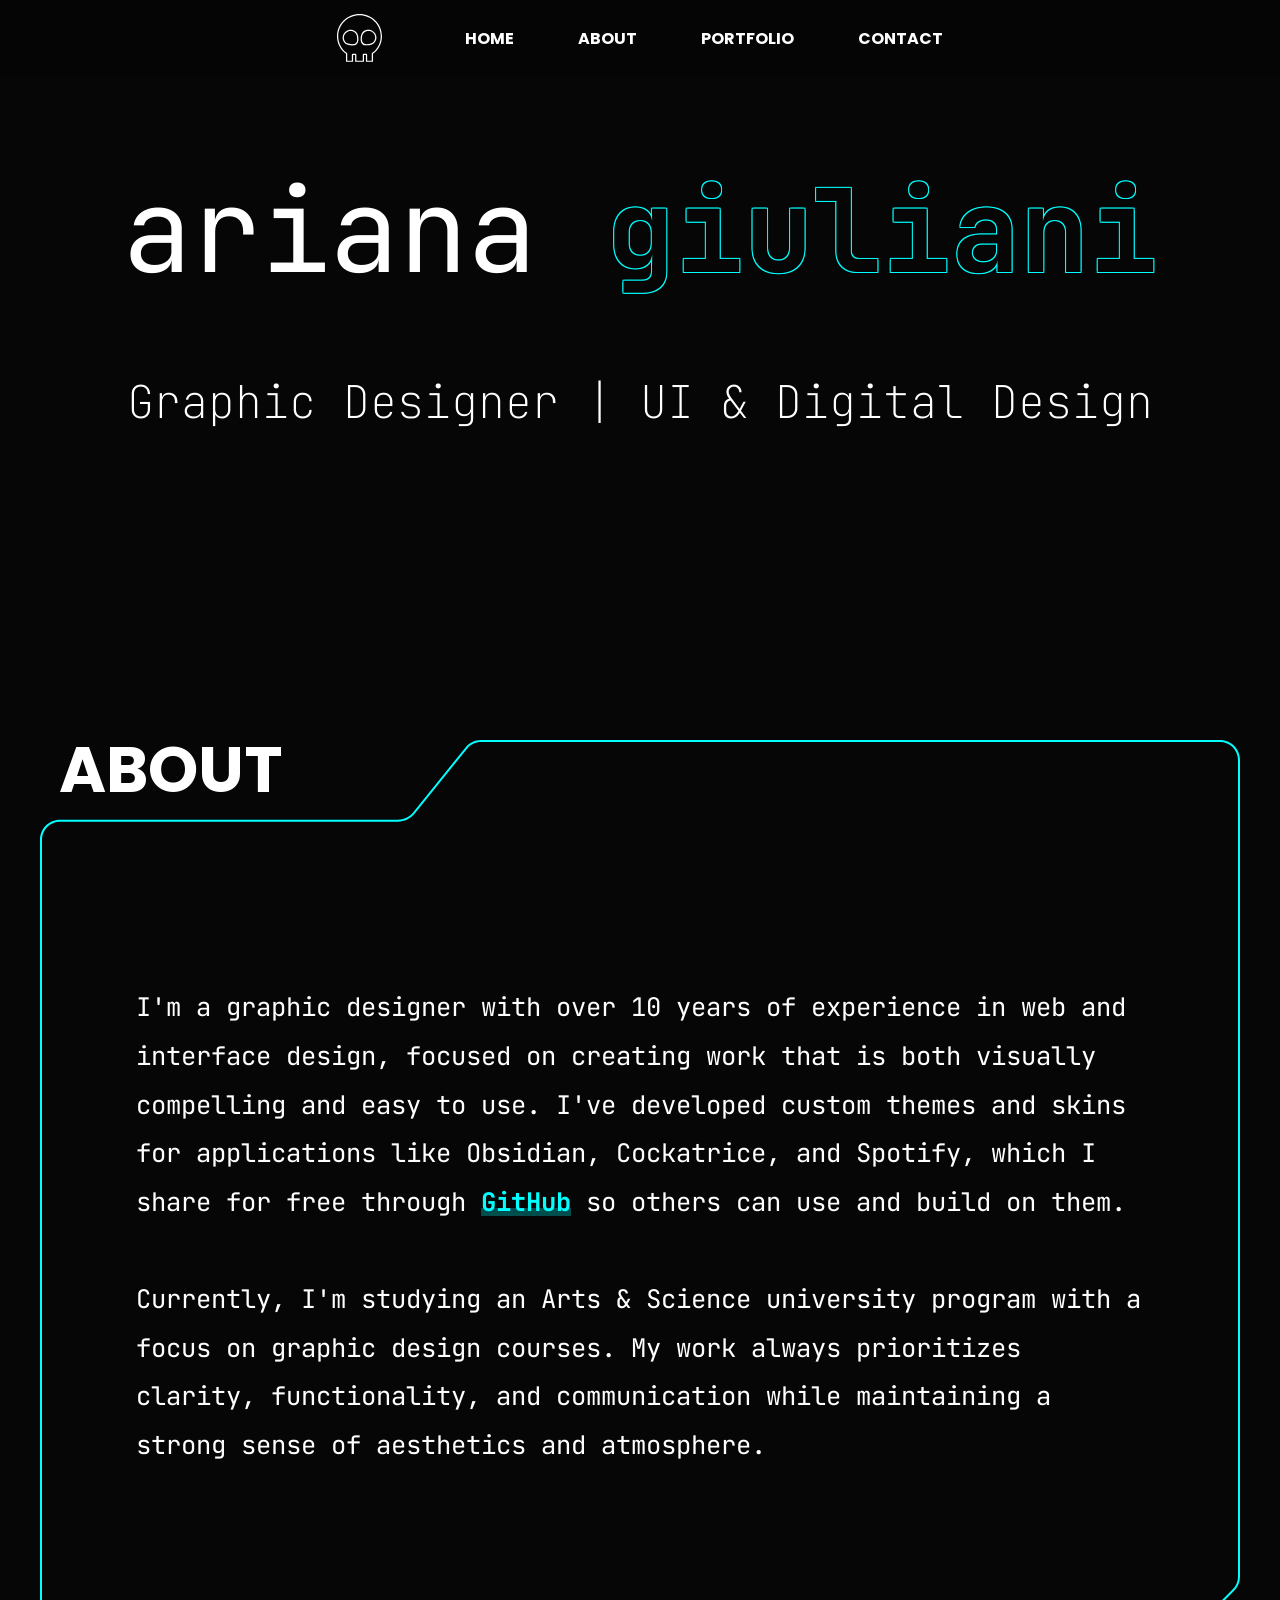
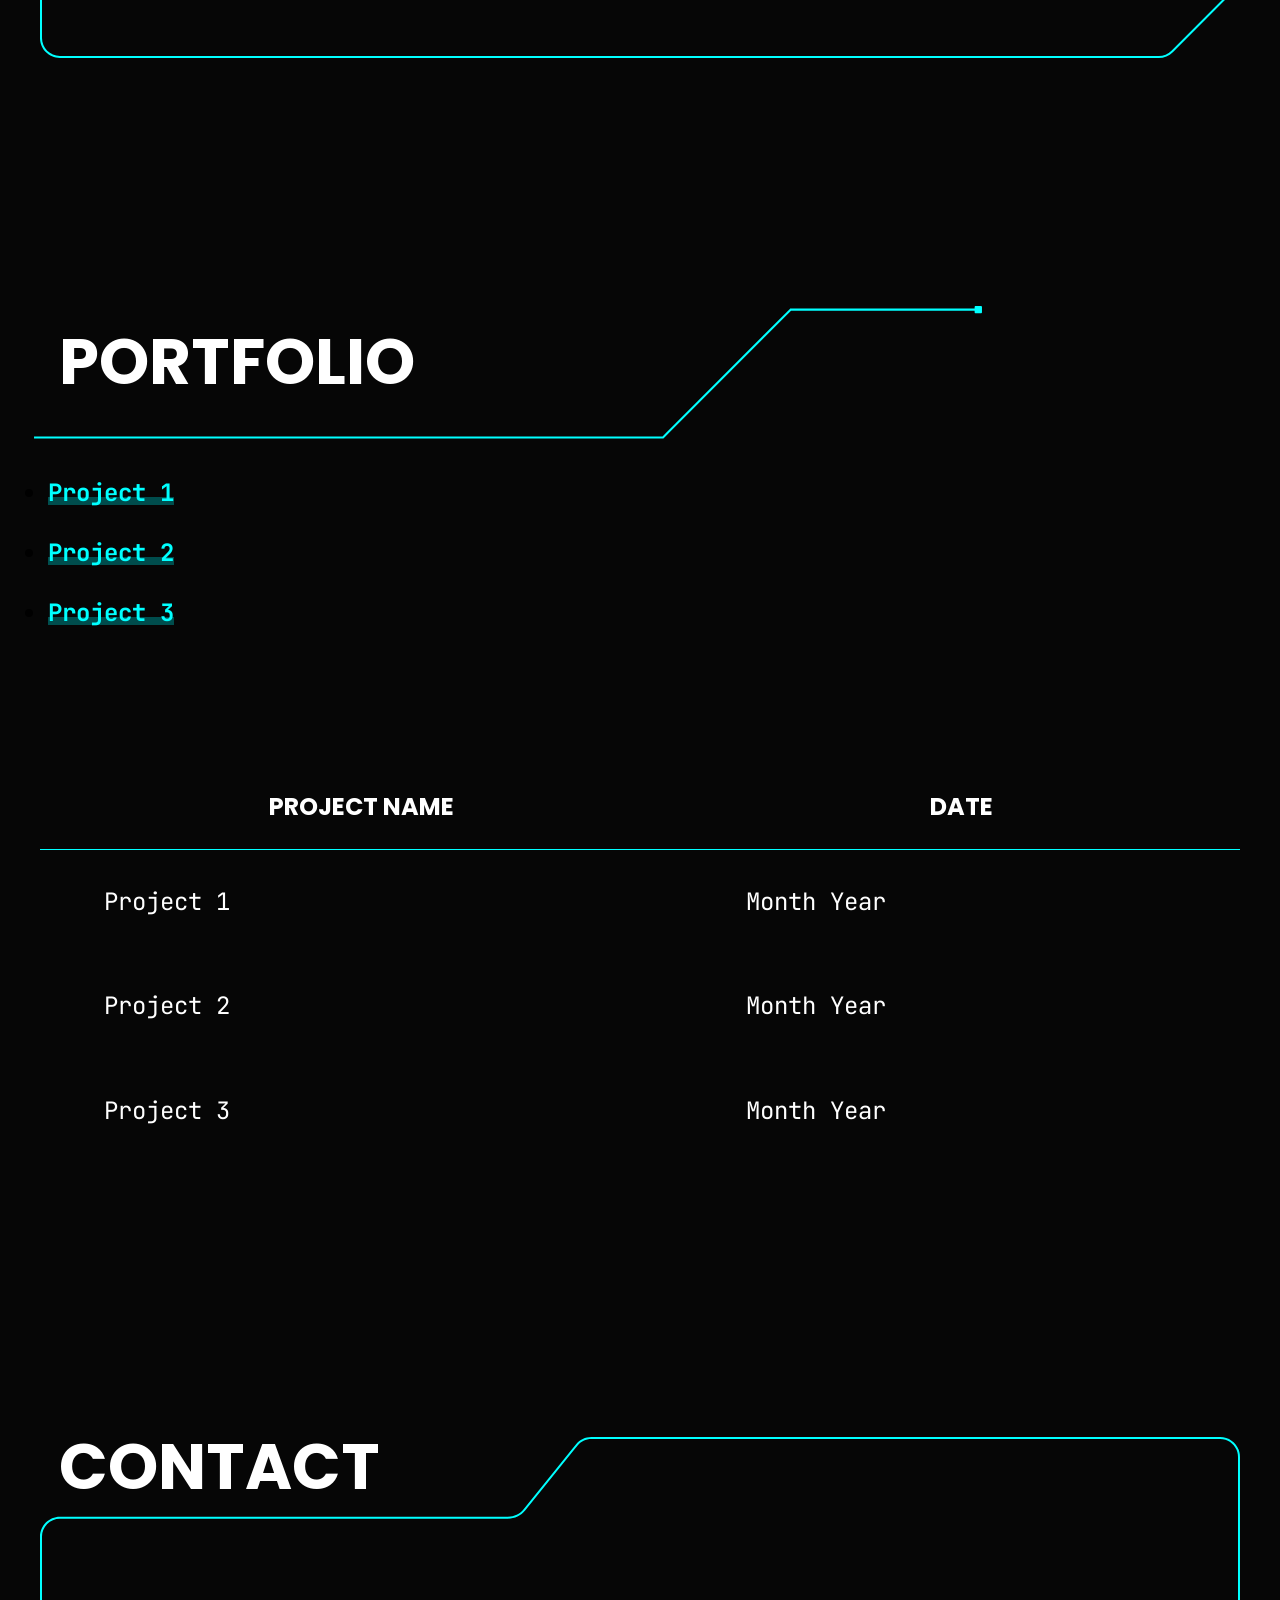
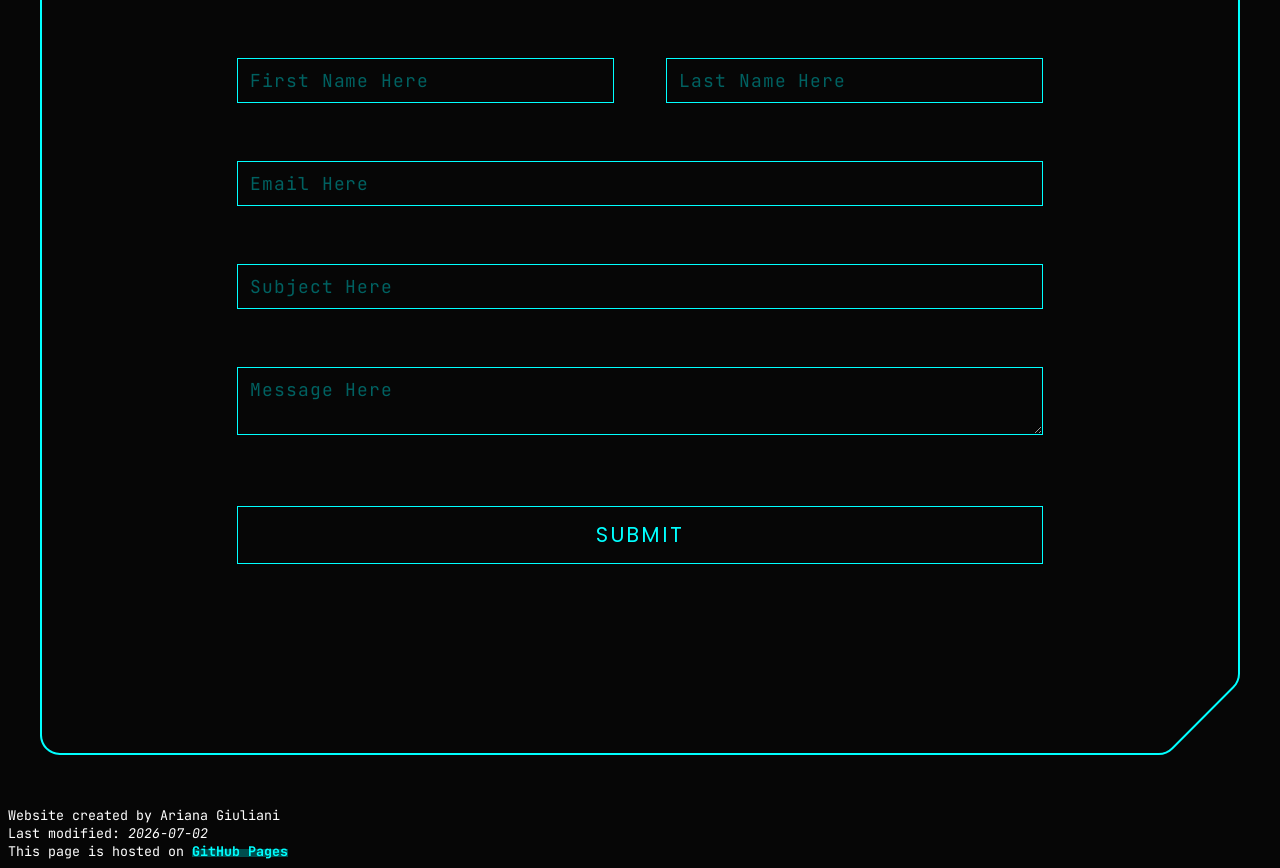
==== index.html @ bce50662 "Improved comments, resized About section Made About section minimum font size smaller, so it can sca" ====
<html lang="en">
<head>
<meta charset="UTF-8">

<!-- Title of my webpage (this is what shows up when you hover over the tab) -->
<title>Ariana Giuliani | Graphic Designer</title>

<!-- Icon for my webpage (small icon on the tab) -->
<link rel="icon" href="images/favicon.svg" type="image/svg+xml">
<link rel="alternate icon" href="images/favicon.png" type="image/png">

<!-- Linking to the CSS file -->
<link rel="stylesheet" href="stylesheet.css">

<!-- Installing the font JetBrains Mono (main font) -->
<link rel="preconnect" href="https://fonts.googleapis.com">
<link rel="preconnect" href="https://fonts.gstatic.com" crossorigin>
<link href="https://fonts.googleapis.com/css2?family=JetBrains+Mono:ital,wght@0,100..800;1,100..800&display=swap" rel="stylesheet">

<!-- Installing the font Roboto Mono (fallback font) -->
<link rel="preconnect" href="https://fonts.googleapis.com">
<link rel="preconnect" href="https://fonts.gstatic.com" crossorigin>
<link href="https://fonts.googleapis.com/css2?family=Roboto+Mono:ital,wght@0,100..700;1,100..700&display=swap" rel="stylesheet">

<!-- Installing the font Poppins (navigation menu font) -->
<link rel="preconnect" href="https://fonts.googleapis.com">
<link rel="preconnect" href="https://fonts.gstatic.com" crossorigin>
<link href="https://fonts.googleapis.com/css2?family=Poppins:ital,wght@0,100;0,200;0,300;0,400;0,500;0,600;0,700;0,800;0,900;1,100;1,200;1,300;1,400;1,500;1,600;1,700;1,800;1,900&display=swap" rel="stylesheet">

<script>window.addEventListener('message', function(event) { 
					if( !event.data ) {
						return;
					}

					let params;
					try {
						params = JSON.parse( event.data );
					}
					catch {
						return;
					}
					if( !params.subject || params.subject !== 'lti.frameResize' ) {
						return;
					}

					const MAX_FRAME_HEIGHT = 10000;
					if( !params.height || params.height < 1 || params.height > MAX_FRAME_HEIGHT ) {
						console.warn( 'Invalid height value received, aborting' );
						return;
					}
					const el = document.getElementsByTagName( 'iframe' );
					for ( let i=0; i < el.length; i++ ) {
						if( el[i].contentWindow === event.source ) {
							el[i].style.height = params.height + 'px';

							console.info( 'Setting iFrame height to ' + params.height );

							if( el[i].getAttribute('lockwidth') !== 'true'){
								el[i].style.width = '100%';
								console.info( 'Setting iFrame width to 100%' );
							}
						}
					}
				});</script><script src="/d2l/common/iframe/iframe-client.js?v=20.26.5.22925"></script><script src="https://s.brightspace.com/lib/bsi/2026.5.295/unbundled/embeds.js" type="module"></script><script>document.addEventListener('DOMContentLoaded', function() {
					window.D2L.EmbedRenderer.renderEmbeds(document.body);
				});</script><script src="https://s.brightspace.com/lib/bsi/2026.5.295/unbundled/mathjax.js" type="module"></script><script>document.addEventListener('DOMContentLoaded', function() {
					if (document.querySelector('math, .d2l-element, .d2l-cplus-layout') || /\$\$|\\\(|\\\[|\\begin{|\\ref{|\\eqref{/.test(document.body.innerHTML)) {
						document.querySelectorAll('mspace[linebreak="newline"]').forEach(elm => {
							elm.setAttribute('style', 'display: block; height: 0.5rem;');
						});

						document.querySelectorAll('math mmultiscripts > none').forEach(elm => {
							const mrow = document.createElementNS('http://www.w3.org/1998/Math/MathML', 'mrow');
							elm.replaceWith(mrow);
						});

						window.D2L.MathJax.loadMathJax({
							outputScale: 1,
							renderLatex: false,
							enableMML3Support: false
						});
					}
				});</script><script src="https://s.brightspace.com/lib/bsi/2026.5.295/unbundled/prism.js" type="module"></script><script>document.addEventListener('DOMContentLoaded', function() {
					document.querySelectorAll('.d2l-code').forEach(code => {
						window.D2L.Prism.formatCodeElement(code, true);
					});
				});</script><script>
					if (window.frameElement !== null && !document.documentElement.hasAttribute('data-oslo')) {
						const osloSettings = {"batch":"/d2l/api/oslo/batch?languageId=13","collection":"/d2l/api/oslo/collection?languageId=13","version":"W/\"20.26.5.22925.639099676320089905\""};
						document.documentElement.setAttribute('data-oslo', JSON.stringify(osloSettings));
					}
				</script><script src="https://s.brightspace.com/lib/bsi/2026.5.295/unbundled/creator.js" type="module"></script><script>document.addEventListener('DOMContentLoaded', async () => {
					const activities = [];
					const practices = [];
					const allPractices = document.querySelectorAll('.d2l-practice');
					const elements = document.querySelectorAll('.d2l-element');
					let layouts = [...document.querySelectorAll('.d2l-cplus-layout')];
					const tables = document.querySelectorAll('table');
					const contentStylerStyleLinks = document.querySelectorAll('head > link[href="https://templates.lcs.brightspace.com/lib/assets/css/styles.min.css"]');
					const contentStylerOverides = document.querySelectorAll('head > link[href^="/d2l/le/contentstyler/"][data-override="override"]');

					layouts = layouts.filter((layout) => layout.closest('.d2l-element.mceNonEditable') === null);

					for (const practice of allPractices) {
						const activityContainer = practice.hasAttribute('data-d2l-activity-href');
						if (activityContainer) {
							activities.push(practice);
						}
						else {
							practices.push(practice);
						}
					}

					if (layouts.length > 0) {
						window.D2L.Creator.convertLayouts(layouts);
					}
					if (elements.length > 0) {
						window.D2L.Creator.convertElements(elements, 22538, '/content/enforced/22538-co_COMP266_R4/');
					}
					if (activities.length > 0) {
						window.D2L.Creator.convertPracticeActivities(activities, 22538, '/content/enforced/22538-co_COMP266_R4/');
					}
					if (practices.length > 0) {
						window.D2L.Creator.convertPractices(practices, 22538, '/content/enforced/22538-co_COMP266_R4/');
					}
					if (contentStylerStyleLinks.length > 0 && contentStylerOverides.length > 0 && tables.length > 0) {
						window.D2L.Creator.wrapTables(tables);
					}
				});</script><script>function lti_launch( vars, target ) {
					var query = '';
					var new_tab = false;

					for(var key in vars) {
						if(query.length == 0) {
							query += '?' + key + '=' + encodeURIComponent(vars[key]);
						}
						else {
							query += '&' + key + '=' + encodeURIComponent(vars[key]);
						}
					}

					var url = '/d2l/customization/pearsonlti/22538/Launch' + query;(target == '_blank') ? window.open( url, '_blank' ) : location.replace( url );}</script></head>

<body>

<!--================================================================
    NAVIGATION
=================================================================-->

<!-- Menu bar, where visitors to the site can select any of the options to be taken to the appropriate section.
 Pressing the skull image directs them back to the main page. -->
 <nav>
	<div class="navigation">
		<div class="skull-logo">
			<a href="index.html">
				<picture>
					<source srcset="images/skull-white.svg" class="skull-white" type="image/svg+xml">
					<img src="images/skull-white.png" alt="White outline skull website logo">
				</picture>
			</a>
		</div>
	
		<a class="navigation" href="index.html">Home</a>
		<a class="navigation" href="index.html#about">About</a>
		<a class="navigation" href="index.html#portfolio">Portfolio</a>
		<a class="navigation" href="index.html#contact">Contact</a>
	</div>
</nav>

<!--================================================================
    HOME
=================================================================-->

<!-- Home section, which contains my name and a tagline describing what I do. -->
<section class="home" id="home">
	<h1><span class="h1">ariana</span> <span class="h1-blue-outline">giuliani</span></h1>
	<h3>Graphic Designer | UI & Digital Design</h3>
</section>

<!-- About section, where I share some information about me and my graphic design experience / accomplishments. -->
<section class="about" id="about">
	<h2>About</h2>

	<div class="about-box">
		<picture>
			<source srcset="images/border-about.svg" type="image/svg+xml">
			<img src="images/border-about.png" alt="Futuristic cyan border">
		</picture>
		
		<div class="about-text">
			<p>I'm a graphic designer with over 10 years of experience in web and interface design, focused on creating work that is both visually compelling and easy to use. I've developed custom themes and skins for applications like Obsidian, Cockatrice, and Spotify, which I share for free through <a class="rising-highlight" href="https://github.com/overratedgalaxi" target="_blank" title="My GitHub page">GitHub</a> so others can use and build on them.
			<br><br>Currently, I'm studying an Arts & Science university program with a focus on graphic design courses. My work always prioritizes clarity, functionality, and communication while maintaining a strong sense of aesthetics and atmosphere.</p>
		</div>
	</div>
</section>

<!--================================================================
    PORTFOLIO
=================================================================-->

<!-- Portfolio section, where I will display old projects.
 When I have chosen and compiled projects to display, I will fill in the project's information. -->
<section class="portfolio" id="portfolio">
	<h2>Portfolio</h2>
	<!-- List of my past projects.
	Clicking on the projects in the list will bring you to an individual page for each project, where I will add more information and pictures about each project. -->
	<picture>
    	<source srcset="images/underline-portfolio.svg" type="image/svg+xml">
    	<img src="images/underline-portfolio.png" alt="Cyber-style cyan underline">
	</picture>

	<div class="project-list">
		<ul>
			<li><a class="rising-highlight-visited" href="projects/project-1.html" title="Learn more about Project 1">Project 1</a></li>
			<li><a class="rising-highlight-visited" href="projects/project-2.html" title="Learn more about Project 2">Project 2</a></li>
			<li><a class="rising-highlight-visited" href="projects/project-3.html" title="Learn more about Project 3">Project 3</a></li>
		</ul>
		<br>
	</div>
</section>

<!-- A table with the project names and dates in it (to be filled in later). -->
<div>
    <table><caption>Projects and Dates of Completion</caption>
    <tr>
        <th>Project Name</th>
        <th>Date</th>
    </tr>
    <tr>
        <td>Project 1</td>
        <td>Month Year</td>
    </tr>
    <tr>
        <td>Project 2</td>
        <td>Month Year</td>
    </tr>
    <tr>
        <td>Project 3</td>
        <td>Month Year</td>
    </tr>
    </table>
</div>

<!--================================================================
    CONTACT
=================================================================-->

<!-- Contact section, with a form where people can contact me about any questions they have.
 The contents of this form are e-mailed to me. -->
<section class="contact" id="contact">
	<h2>Contact</h2>
	<!-- Form for people to be able to contact me. It asks the web user for their First Name, Last Name, Email, Subject for email, and the contents of the email. 
	When the web user presses submit, it opens their email client to a new email that is being sent to me, containing the contents of the form they filled out. -->
	 <div class="contact-box">
		<picture>
			<source srcset="images/border-contact.svg" type="image/svg+xml">
			<img src="images/border-contact.png" alt="Futuristic cyan border">
		</picture>
		
		<div class="contact-text">
			<form action="mailto:graphic.design.form.7@gmail.com" method="post" enctype="application/x-www-form-urlencoded" target="_blank">
				<div class="name-row">
					<div class="input-group">
						<label for="f-name">First Name:</label>
						<input type="text" id="f-name" name="f-name" placeholder="First Name Here" required>
					</div>
					<div class="input-group">
						<label for="l-name">Last Name:</label>
						<input type="text" id="l-name" name="l-name" placeholder="Last Name Here" required>
					</div>
				</div>
				<label for="email">Email:</label>
				<input type="email" id="email" name="email" placeholder="Email Here" required>
				<label for="subject">Subject:</label>
				<input type="text" id="subject" name="subject" placeholder="Subject Here" required>
				<label for="content">Email Contents:</label>
				<textarea id="content" name="content" placeholder="Message Here" required></textarea>
				<input type="submit" value="Submit">
			</form>
		</div>
	</div>
</section>

<!--================================================================
    FOOTER
=================================================================-->

<!-- Footer, contains the website author name and date this page was last modified. -->
<section class="footer" id="footer">
	<div class="footer-box">
		<small>Website created by Ariana Giuliani</small><br>
		<small>Last modified: <span class="italic">2026-07-02</span></small><br>
		<small>This page is hosted on <a class="rising-highlight" href="https://pages.github.com" target="_blank" title="GitHub Pages Link">GitHub Pages</a></small>
	</div>
</section>

</body>
</html>
---- stylesheet.css ----
/*================================================================
    VARIABLES 
================================================================*/

/* Declaring color variables. This makes it easy to change colors in the future, and also easier to read the code. */
:root {
  --main-bg-color: #060606;
  --main-text-color: #ffffff;
  --main-accent-color: #00ffff;
  --light-accent-color: #c7ffff;
  --dark-accent-color: #00adad;
  --darker-accent-color: #017878;
  --darkest-accent-color: #006161;
  --x-dark-accent-color: #004d4d;
  --xx-dark-accent-color: #003030;
}

/*================================================================
    BACKGROUND 
================================================================*/

/* Setting background color */
body {
	background-color: var(--main-bg-color);
}

/*================================================================
    TEXT 
================================================================*/

/* Heading 1 */
h1 {
    color: var(--main-text-color);
    font-family: "JetBrains Mono", "Roboto Mono", "Courier New", monospace;
    font-size: 9vw;
    font-weight: normal;
    text-align: center;
}

.h1-blue-outline {
    color: var(--main-bg-color);
    text-shadow:
        -1px -1px 0 var(--main-accent-color),
        1px -1px 0 var(--main-accent-color),
        -1px  1px 0 var(--main-accent-color),
        1px  1px 0 var(--main-accent-color);
    font-size: 9vw;
    font-weight: bold;
    text-align: center;
}

/* Heading 2 */
h2 {
    color: var(--main-text-color);
    font-family: "Poppins", "Verdana", sans-serif;
    font-size: clamp(1rem, 5vw, 5rem);
    font-weight: bold;
    text-align: left;
    text-transform: uppercase;
}

/* Heading 3 (used as a subtitle) */
h3 {
    color: var(--main-text-color);
    font-family: "JetBrains Mono", "Roboto Mono", "Courier New", monospace;
    font-size: 3.53vw;
    font-weight: 100;
    text-align: center;
    line-height: 0rem;
}

/* Paragraph text */
p {
    color: var(--main-text-color);
    font-family: "JetBrains Mono", "Roboto Mono", "Courier New", monospace;
    font-size: clamp(1rem, 2vw, 1.5rem);
    font-weight: regular;
    line-height: 2rem;
    text-align: left;
}

/* Small text (text for footer) */
small {
    color: var(--main-text-color);
    font-family: "JetBrains Mono", "Roboto Mono", "Courier New", monospace;
}

/* Italic style (for footer) */
.italic {
    font-style: italic;
}

/*================================================================
    LINKS
================================================================*/

/* Link style for main links, cyan with a rising highlight of dark cyan */
a.rising-highlight {
	color: var(--main-accent-color);
    text-decoration: none;
	font-weight: 700;
    position: relative;
}

a.rising-highlight::before {
  content: '';
  background-color: var(--x-dark-accent-color);
  position: absolute;
  left: 0;
  bottom: 3px;
  width: 100%;
  height: 8px;
  z-index: -1;
  transition: all .3s ease-in-out;
}

a.rising-highlight:hover::before {
  bottom: 0;
  height: 100%;
}

/* Link style for project links, same as rising highlight but the links are darker once visited (to make it easier to see which projects someone has already seen) */
a.rising-highlight-visited {
	color: var(--main-accent-color);
    text-decoration: none;
	font-weight: 700;
    position: relative;
}

a.rising-highlight-visited::before {
  content: '';
  background-color: var(--x-dark-accent-color);
  position: absolute;
  left: 0;
  bottom: 3px;
  width: 100%;
  height: 8px;
  z-index: -1;
  transition: all .3s ease-in-out;
}

a.rising-highlight-visited:hover::before {
  bottom: 0;
  height: 100%;
}

a.rising-highlight-visited:visited {
    color: var(--dark-accent-color);
}

/*================================================================
    NAVIGATION
================================================================*/

/* Link style for navigation links */
a.navigation {
    color: var(--main-text-color);
    font-family: "Poppins", "Verdana", sans-serif;
    font-size: clamp(0.5rem, 1.5vw, 1rem);
    font-weight: 650;
    text-decoration: none;
    text-transform: uppercase;

    transition: color 0.6s ease;
}

a.navigation:hover {
    color: var(--main-accent-color);
}

/* Logo of skull that is also a link (top left on website) */
.skull-logo {
    width: 3.5vw;
    margin-right: 1.5vw;
    /* position: relative;
    display: inline-block; */
}

.skull-logo img {
    /* display: block; */
    width: 100%;
    height: auto;
}

/* Navigation menu */
nav {
    position: fixed;
    top: 0;
    left: 0;
    width: 100%;
    z-index: 1000; /* This makes it sit on top of all of the content of the page */

    background: #06060688;
    backdrop-filter: blur(8px);
}

.navigation {
    display: flex;
    justify-content: center;
    align-items: center;
    gap: 5vw;
    padding: 1vw 0;
}


/*================================================================
    HOME
================================================================*/

/* Adding a gap between page title and top of page */
.home {
    margin-top: 12vw;
}

/*================================================================
    ABOUT
================================================================*/

/* Positioning the heading and image that acts as a border */
.about h2 {
    margin-top: 25vw;
    margin-left: 4vw;
    margin-bottom: -6vw;
}

.about-box {
    position: relative;
    width: 95%;
    margin: 0 auto;
}

.about-box img {
    display: block;
    width: 100%;
    height: auto;
}

/* Positioning the text */
.about-text {
    position: absolute;

    top: 18%;
    left: 8%;
    right: 8%;
    bottom: 12%;

    display: flex;
    align-items: center;
}

.about-text p {
    margin: 0;
    font-size: clamp(0.2rem, 2vw, 2rem);
    line-height: 1.9;
}

/*================================================================
    PORTFOLIO
================================================================*/

/* Positioning the heading and image that acts as an underline */
.portfolio h2 {
    margin-top: 20vw;
    margin-left: 4vw;
    margin-bottom: -8vw;
}

.portfolio img {
    position: relative;
    display: block;
    margin-left: 2vw;
    margin-right: auto;
    width: 75%;
    height: auto;
}

/* List of projects with links */
.project-list {
    font-family: "JetBrains Mono", "Roboto Mono", "Courier New", monospace;
    font-size: clamp(0.5rem, 2.5vw, 1.5rem);
    line-height: 2.5;
}

/* Table of projects with project dates */
th {    /* Header row */
    background-color: var(--main-bg-color);
    padding: 2vw;
    border-bottom: 1px solid var(--main-accent-color);

    color: var(--main-text-color);
    
    font-family: "Poppins", "Verdana", sans-serif;
    text-transform: uppercase;
    line-height: 2.5vw;
}

table {
    width: 95%;
    margin: 3vw auto;
    border-collapse: collapse;

    color: var(--main-text-color);
    font-size: clamp(0.5rem, 2.5vw, 1.5rem);
    font-family: "JetBrains Mono", "Roboto Mono", "Courier New", monospace;
    line-height: 8vw;
}

td {    /* Non-header rows */
    padding-left: 5vw;
}
 
table caption {  /* Hides the table caption */
    display: none;
}

/*================================================================
    CONTACT
================================================================*/

/* Positioning the heading and image that acts as a border */
.contact h2 {
    margin-top: 20vw;
    margin-left: 4vw;
    margin-bottom: -6vw;
}

.contact-box {
    position: relative;
    width: 95%;
    margin: 0 auto;
}

.contact-box img {
    display: block;
    width: 100%;
    height: auto;
}

/* Positioning the contents (the contact form) */
.contact-text {
    position: absolute;
    
    top: 24%;
    left: 8%;
    right: 8%;
    bottom: 18%;

    display: flex;
    flex-direction: column;
    align-items: center;
}

.contact form {
    display: flex;
    flex-direction: column;
    width: 80%;
    gap: 4.5vw;
}

/* Makes the First Name and Last Name inputs on the same row */
.name-row {
    display: flex;
    gap: 4vw;
    width: 100%;
}

.input-group {
    flex: 1;
    display: flex;
    flex-direction: column;
}

.contact label {
    display: none !important; /* Removes labels from contact form */
}

/* Decoration for the contact form */
.contact input:focus,
.contact textarea:focus {
    border-color: var(--main-accent-color);
    box-shadow: 0 0 1vw rgba(0, 255, 255, 0.4);
}

.contact input::placeholder,
.contact textarea::placeholder {
    color: var(--darkest-accent-color);
    letter-spacing: 0.05em;
}

.contact input[type="text"],
.contact input[type="email"],
.contact textarea {
    background: var(--main-bg-color);
    border: 1px solid var(--main-accent-color);
    color: var(--main-text-color);

    padding: 0.8vw 1vw;
    font-size: clamp(0.3rem, 1.4vw, 2.5rem);

    outline: none;
    transition: 0.2s ease;
    font-family: "JetBrains Mono", "Roboto Mono", "Courier New", monospace;
}

.contact input[type="submit"] {
    margin-top: 1vw;

    background: transparent;
    border: 1px solid var(--main-accent-color);
    color: var(--main-accent-color);

    padding: 1vw;
    font-size: clamp(0.3rem, 1.6vw, 2rem);

    font-family: "Poppins", "Verdana", sans-serif;
    text-transform: uppercase;
    letter-spacing: 0.1em;

    cursor: pointer;
    transition: 0.2s ease;
}

.contact input[type="submit"]:hover {
    background: var(--main-accent-color);
    color: var(--main-bg-color);
    box-shadow: 0 0 1vw rgba(0, 255, 255, 0.5);
}

/*================================================================
    FOOTER
================================================================*/

/* Adding a gap between Contact and Footer */
.footer-box {
    margin-top: 4vw;
}

/*================================================================
    PROJECTS
================================================================*/

/* This is the CSS used for each of the 'Project' pages */
.project-title {
    text-transform: uppercase;
    margin-top: 12vw;
}

.project-subtitle {
    text-transform: uppercase;
}


.project-text {
    margin-top: 10vw;
    margin-left: 4vw;
    margin-right: 4vw;
}

.project-return-link {
    margin-top: 6vw;
    margin-left: 4vw;
    margin-right: 4vw;
}

.project-footer-box {
    margin-top: 10vw;
}
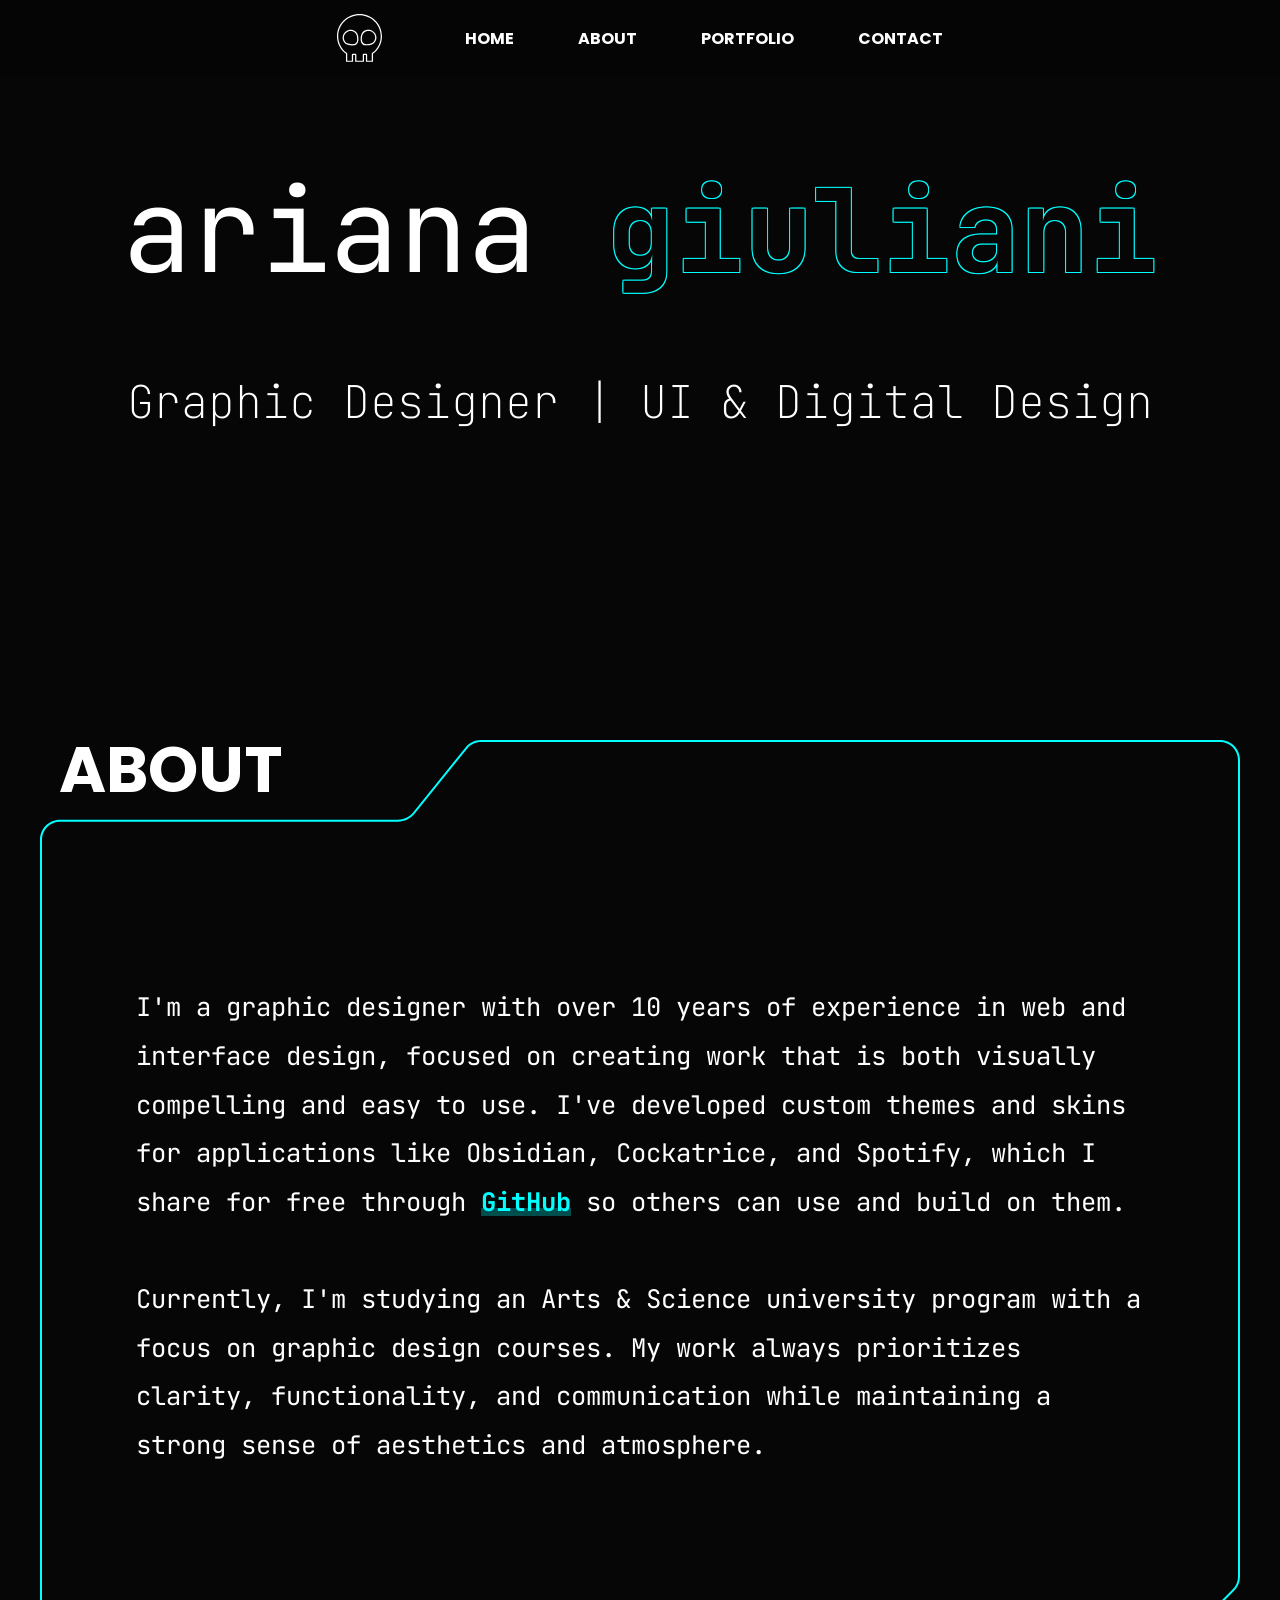
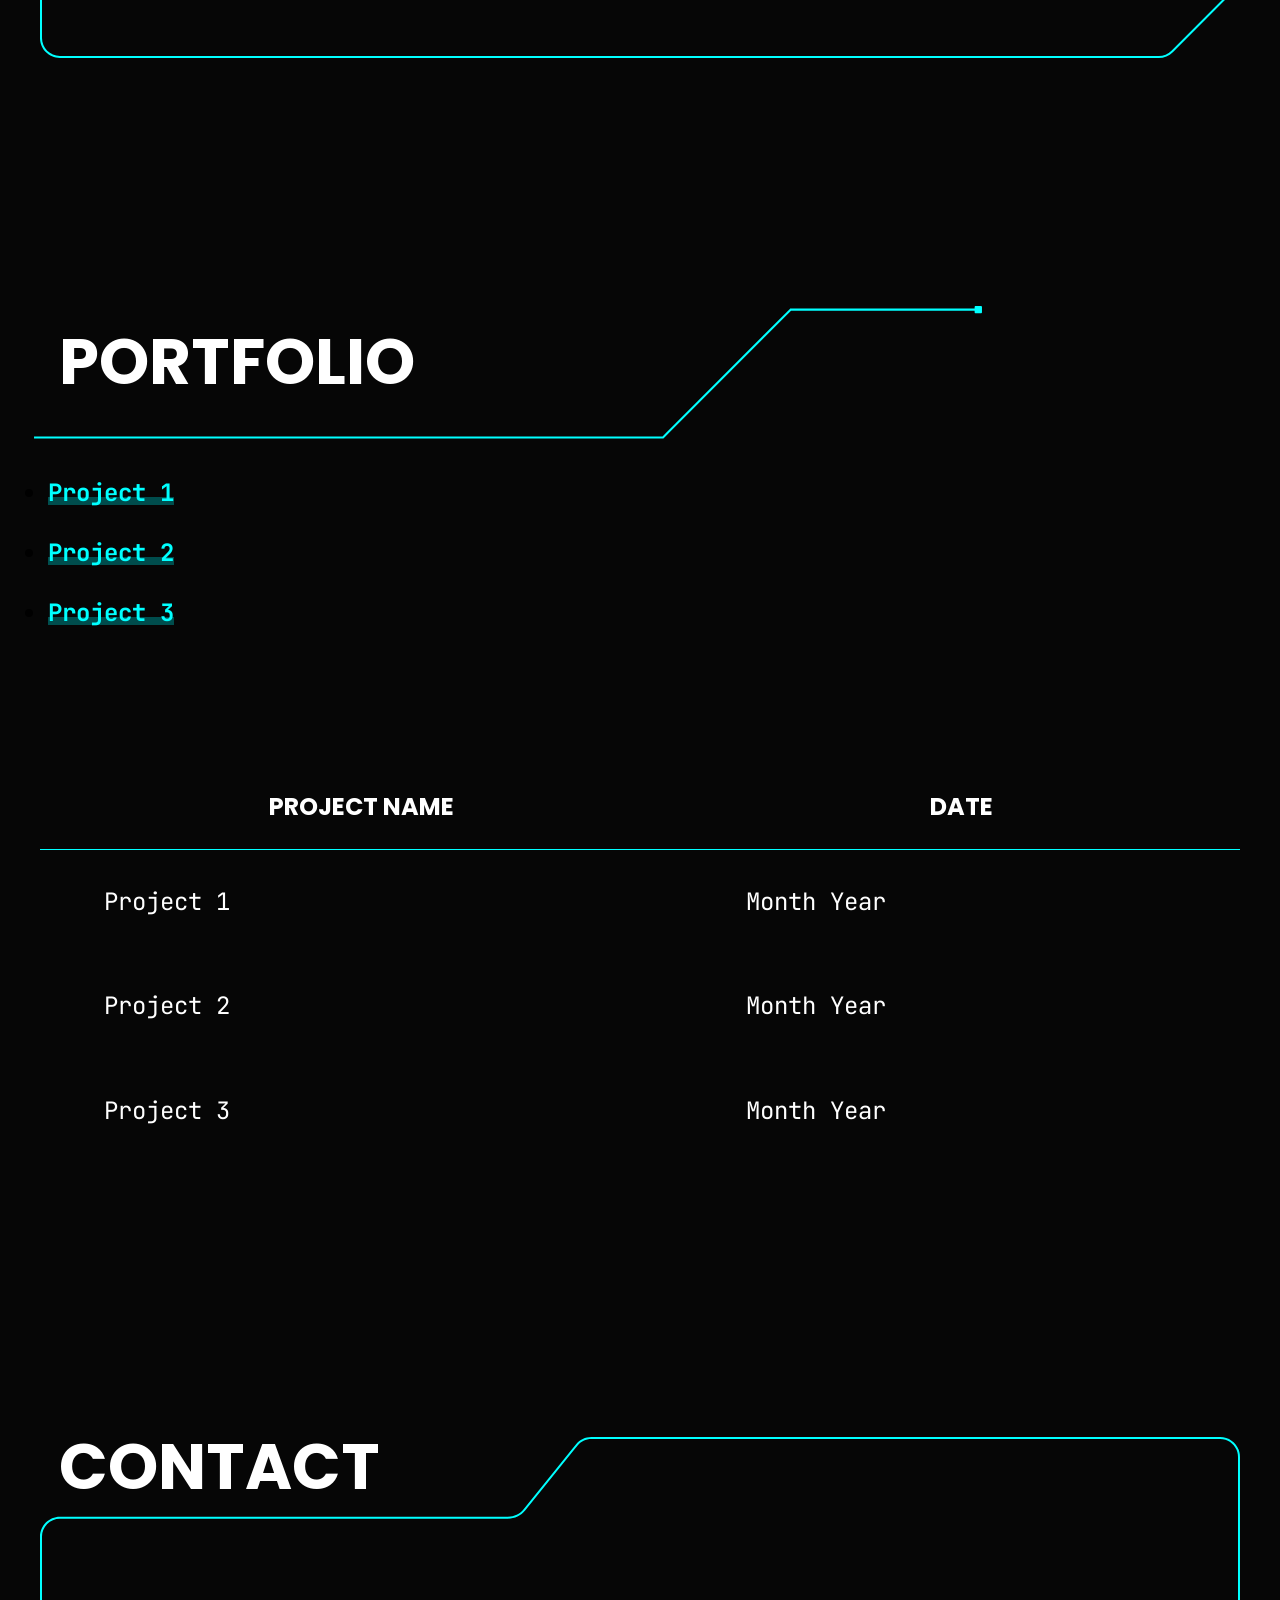
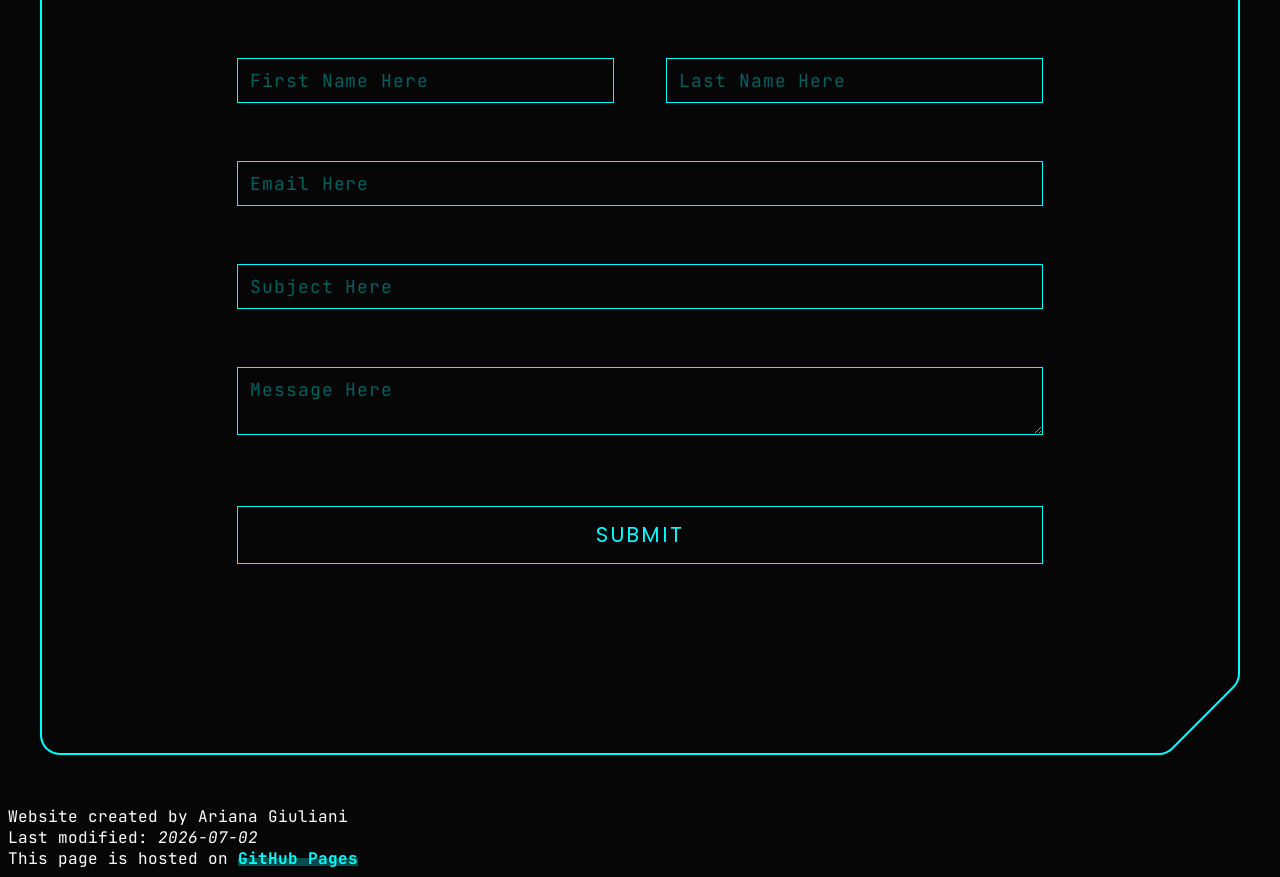
==== commit 5238f327: "Improved scaling on small screens For the about section, removed the image on small screens (like ph" ====
--- a/index.html
+++ b/index.html
@@ -177,6 +177,10 @@
 	<h1><span class="h1">ariana</span> <span class="h1-blue-outline">giuliani</span></h1>
 	<h3>Graphic Designer | UI & Digital Design</h3>
 </section>
+
+<!--================================================================
+    ABOUT
+=================================================================-->
 
 <!-- About section, where I share some information about me and my graphic design experience / accomplishments. -->
 <section class="about" id="about">
--- a/stylesheet.css
+++ b/stylesheet.css
@@ -254,6 +254,40 @@
     line-height: 1.9;
 }
 
+/* For when the screen is too small (like on mobile) */
+@media (max-width: 400px) {
+
+    .about h2 {
+        margin-bottom: 4vw;
+    }
+
+    .about-box img {
+        display: none;
+    }
+
+    .about-box {
+        position: static;
+        width: 95%;
+        margin: 0 auto;
+    }
+
+    .about-text {
+        position: static;
+        display: block;
+        margin-left: 2vw;
+        margin-right: 2vw;
+        margin-top: 0vw;
+        margin-bottom: 0vw;
+    }
+
+    .about-text p {
+        position: static;
+        margin: 0;
+        font-size: clamp(0.6rem, 2vw, 2rem);
+        line-height: 1.6;
+    }
+}
+
 /*================================================================
     PORTFOLIO
 ================================================================*/
@@ -435,6 +469,10 @@
     margin-top: 4vw;
 }
 
+.footer-box small {
+    font-size: clamp(0.5rem, 2vw, 1rem);
+}
+
 /*================================================================
     PROJECTS
 ================================================================*/
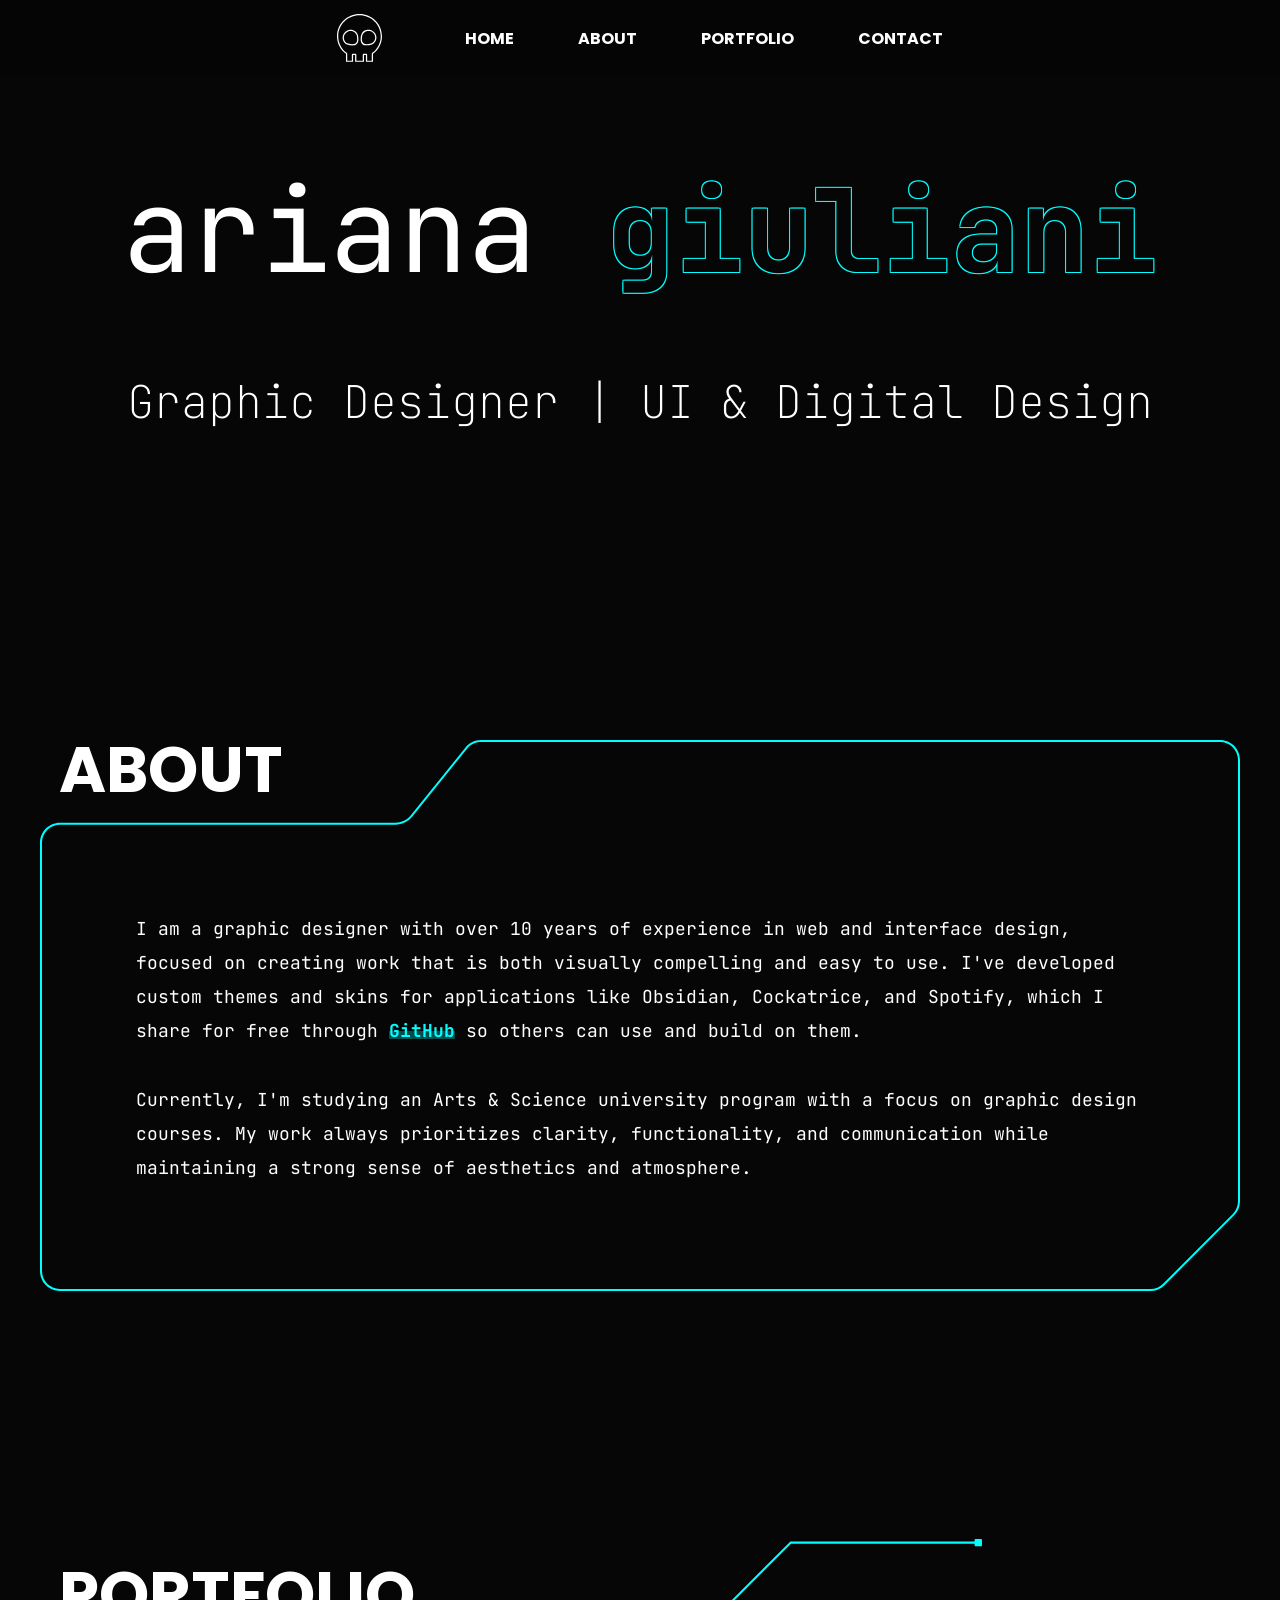
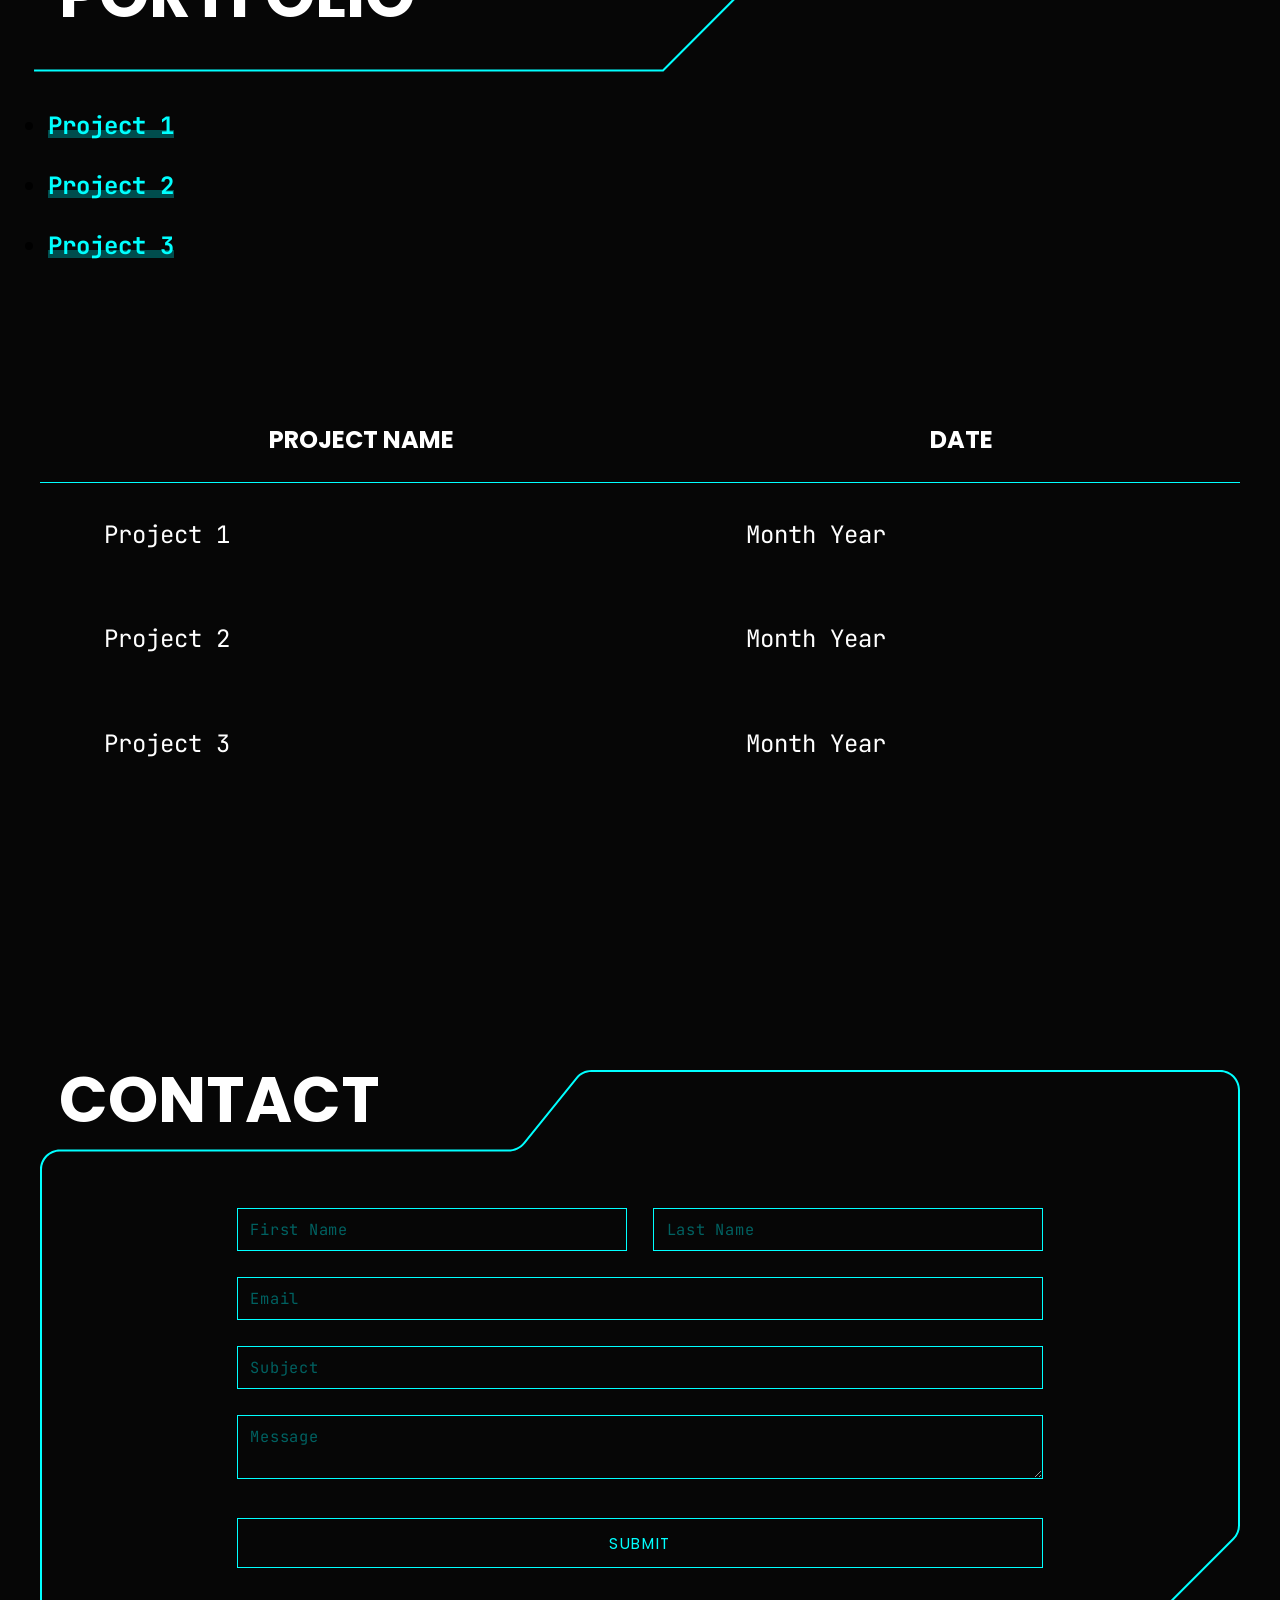
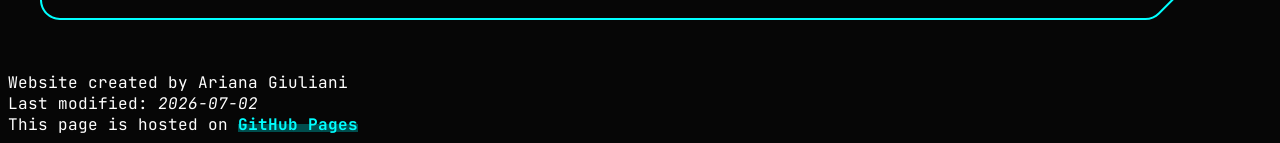
==== commit 687e35f3: "Resized About and Contact section, fixing mobile mode Made the About and Contact section smaller on " ====
--- a/index.html
+++ b/index.html
@@ -188,12 +188,12 @@
 
 	<div class="about-box">
 		<picture>
-			<source srcset="images/border-about.svg" type="image/svg+xml">
-			<img src="images/border-about.png" alt="Futuristic cyan border">
+			<source srcset="images/border-about-short.svg" type="image/svg+xml">
+			<img src="images/border-about-short.png" alt="Futuristic cyan border">
 		</picture>
 		
 		<div class="about-text">
-			<p>I'm a graphic designer with over 10 years of experience in web and interface design, focused on creating work that is both visually compelling and easy to use. I've developed custom themes and skins for applications like Obsidian, Cockatrice, and Spotify, which I share for free through <a class="rising-highlight" href="https://github.com/overratedgalaxi" target="_blank" title="My GitHub page">GitHub</a> so others can use and build on them.
+			<p>I am a graphic designer with over 10 years of experience in web and interface design, focused on creating work that is both visually compelling and easy to use. I've developed custom themes and skins for applications like Obsidian, Cockatrice, and Spotify, which I share for free through <a class="rising-highlight" href="https://github.com/overratedgalaxi" target="_blank" title="My GitHub page">GitHub</a> so others can use and build on them.
 			<br><br>Currently, I'm studying an Arts & Science university program with a focus on graphic design courses. My work always prioritizes clarity, functionality, and communication while maintaining a strong sense of aesthetics and atmosphere.</p>
 		</div>
 	</div>
@@ -258,8 +258,8 @@
 	When the web user presses submit, it opens their email client to a new email that is being sent to me, containing the contents of the form they filled out. -->
 	 <div class="contact-box">
 		<picture>
-			<source srcset="images/border-contact.svg" type="image/svg+xml">
-			<img src="images/border-contact.png" alt="Futuristic cyan border">
+			<source srcset="images/border-contact-short.svg" type="image/svg+xml">
+			<img src="images/border-contact-short.png" alt="Futuristic cyan border">
 		</picture>
 		
 		<div class="contact-text">
@@ -267,19 +267,19 @@
 				<div class="name-row">
 					<div class="input-group">
 						<label for="f-name">First Name:</label>
-						<input type="text" id="f-name" name="f-name" placeholder="First Name Here" required>
+						<input type="text" id="f-name" name="f-name" placeholder="First Name" required>
 					</div>
 					<div class="input-group">
 						<label for="l-name">Last Name:</label>
-						<input type="text" id="l-name" name="l-name" placeholder="Last Name Here" required>
+						<input type="text" id="l-name" name="l-name" placeholder="Last Name" required>
 					</div>
 				</div>
 				<label for="email">Email:</label>
-				<input type="email" id="email" name="email" placeholder="Email Here" required>
+				<input type="email" id="email" name="email" placeholder="Email" required>
 				<label for="subject">Subject:</label>
-				<input type="text" id="subject" name="subject" placeholder="Subject Here" required>
+				<input type="text" id="subject" name="subject" placeholder="Subject" required>
 				<label for="content">Email Contents:</label>
-				<textarea id="content" name="content" placeholder="Message Here" required></textarea>
+				<textarea id="content" name="content" placeholder="Message" required></textarea>
 				<input type="submit" value="Submit">
 			</form>
 		</div>
--- a/stylesheet.css
+++ b/stylesheet.css
@@ -53,7 +53,7 @@
 h2 {
     color: var(--main-text-color);
     font-family: "Poppins", "Verdana", sans-serif;
-    font-size: clamp(1rem, 5vw, 5rem);
+    font-size: clamp(1rem, 5vw, 4rem);
     font-weight: bold;
     text-align: left;
     text-transform: uppercase;
@@ -239,10 +239,10 @@
 .about-text {
     position: absolute;
 
-    top: 18%;
+    top: 22%;
     left: 8%;
     right: 8%;
-    bottom: 12%;
+    bottom: 10%;
 
     display: flex;
     align-items: center;
@@ -250,18 +250,18 @@
 
 .about-text p {
     margin: 0;
-    font-size: clamp(0.2rem, 2vw, 2rem);
+    font-size: clamp(0.2rem, 1.4vw, 1.4rem);
     line-height: 1.9;
 }
 
 /* For when the screen is too small (like on mobile) */
-@media (max-width: 400px) {
+@media (max-width: 750px) {
 
     .about h2 {
         margin-bottom: 4vw;
     }
 
-    .about-box img {
+    .about-box picture {
         display: none;
     }
 
@@ -283,7 +283,7 @@
     .about-text p {
         position: static;
         margin: 0;
-        font-size: clamp(0.6rem, 2vw, 2rem);
+        font-size: clamp(0.6rem, 2vw, 1.4rem);
         line-height: 1.6;
     }
 }
@@ -374,7 +374,7 @@
 .contact-text {
     position: absolute;
     
-    top: 24%;
+    top: 25%;
     left: 8%;
     right: 8%;
     bottom: 18%;
@@ -388,13 +388,13 @@
     display: flex;
     flex-direction: column;
     width: 80%;
-    gap: 4.5vw;
+    gap: 2vw;
 }
 
 /* Makes the First Name and Last Name inputs on the same row */
 .name-row {
     display: flex;
-    gap: 4vw;
+    gap: 2vw;
     width: 100%;
 }
 
@@ -404,8 +404,9 @@
     flex-direction: column;
 }
 
+/* Removes labels from contact form */
 .contact label {
-    display: none !important; /* Removes labels from contact form */
+    display: none !important;
 }
 
 /* Decoration for the contact form */
@@ -429,7 +430,7 @@
     color: var(--main-text-color);
 
     padding: 0.8vw 1vw;
-    font-size: clamp(0.3rem, 1.4vw, 2.5rem);
+    font-size: clamp(0.3rem, 1.2vw, 2rem);
 
     outline: none;
     transition: 0.2s ease;
@@ -444,7 +445,7 @@
     color: var(--main-accent-color);
 
     padding: 1vw;
-    font-size: clamp(0.3rem, 1.6vw, 2rem);
+    font-size: clamp(0.3rem, 1.2vw, 2rem);
 
     font-family: "Poppins", "Verdana", sans-serif;
     text-transform: uppercase;
@@ -460,6 +461,42 @@
     box-shadow: 0 0 1vw rgba(0, 255, 255, 0.5);
 }
 
+
+/* For when the screen is too small (like on mobile) */
+@media (max-width: 750px) {
+    .contact h2 {
+        margin-bottom: 4vw;
+    }
+
+    .contact-box picture {
+        display: none;
+    }
+
+    .contact-text {
+        position: static;
+        display: block;
+        margin: 0 auto;
+    }
+
+    .contact form {
+        width: 95%;
+        max-width: 500px;
+        margin: 0 auto;
+    }
+
+    .contact input[type="text"],
+    .contact input[type="email"],
+    .contact textarea {
+        font-size: clamp(0.6rem, 1vw, 1.4rem);
+        box-sizing: border-box;
+        width: 100%;
+    }
+
+    .contact input[type="submit"] {
+        font-size: clamp(0.7rem, 1.2vw, 1.6rem);
+    }
+}
+
 /*================================================================
     FOOTER
 ================================================================*/
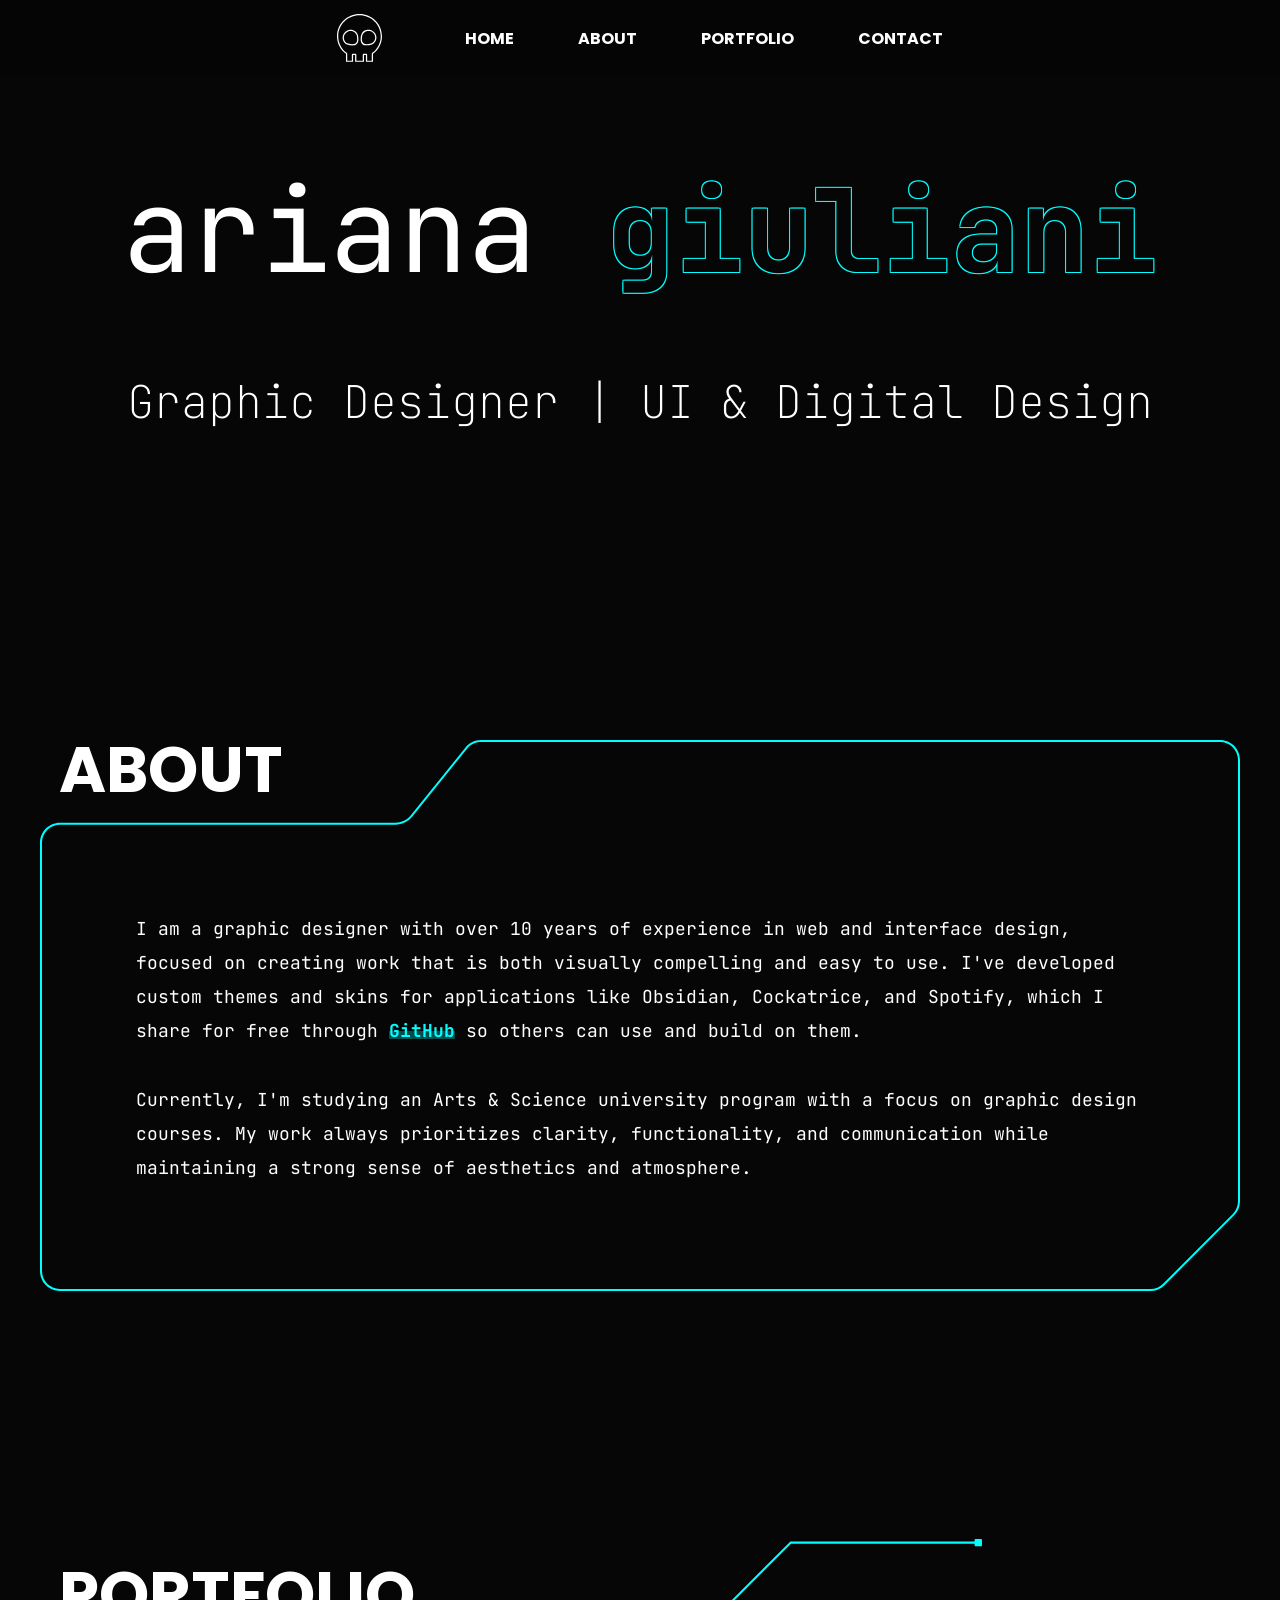
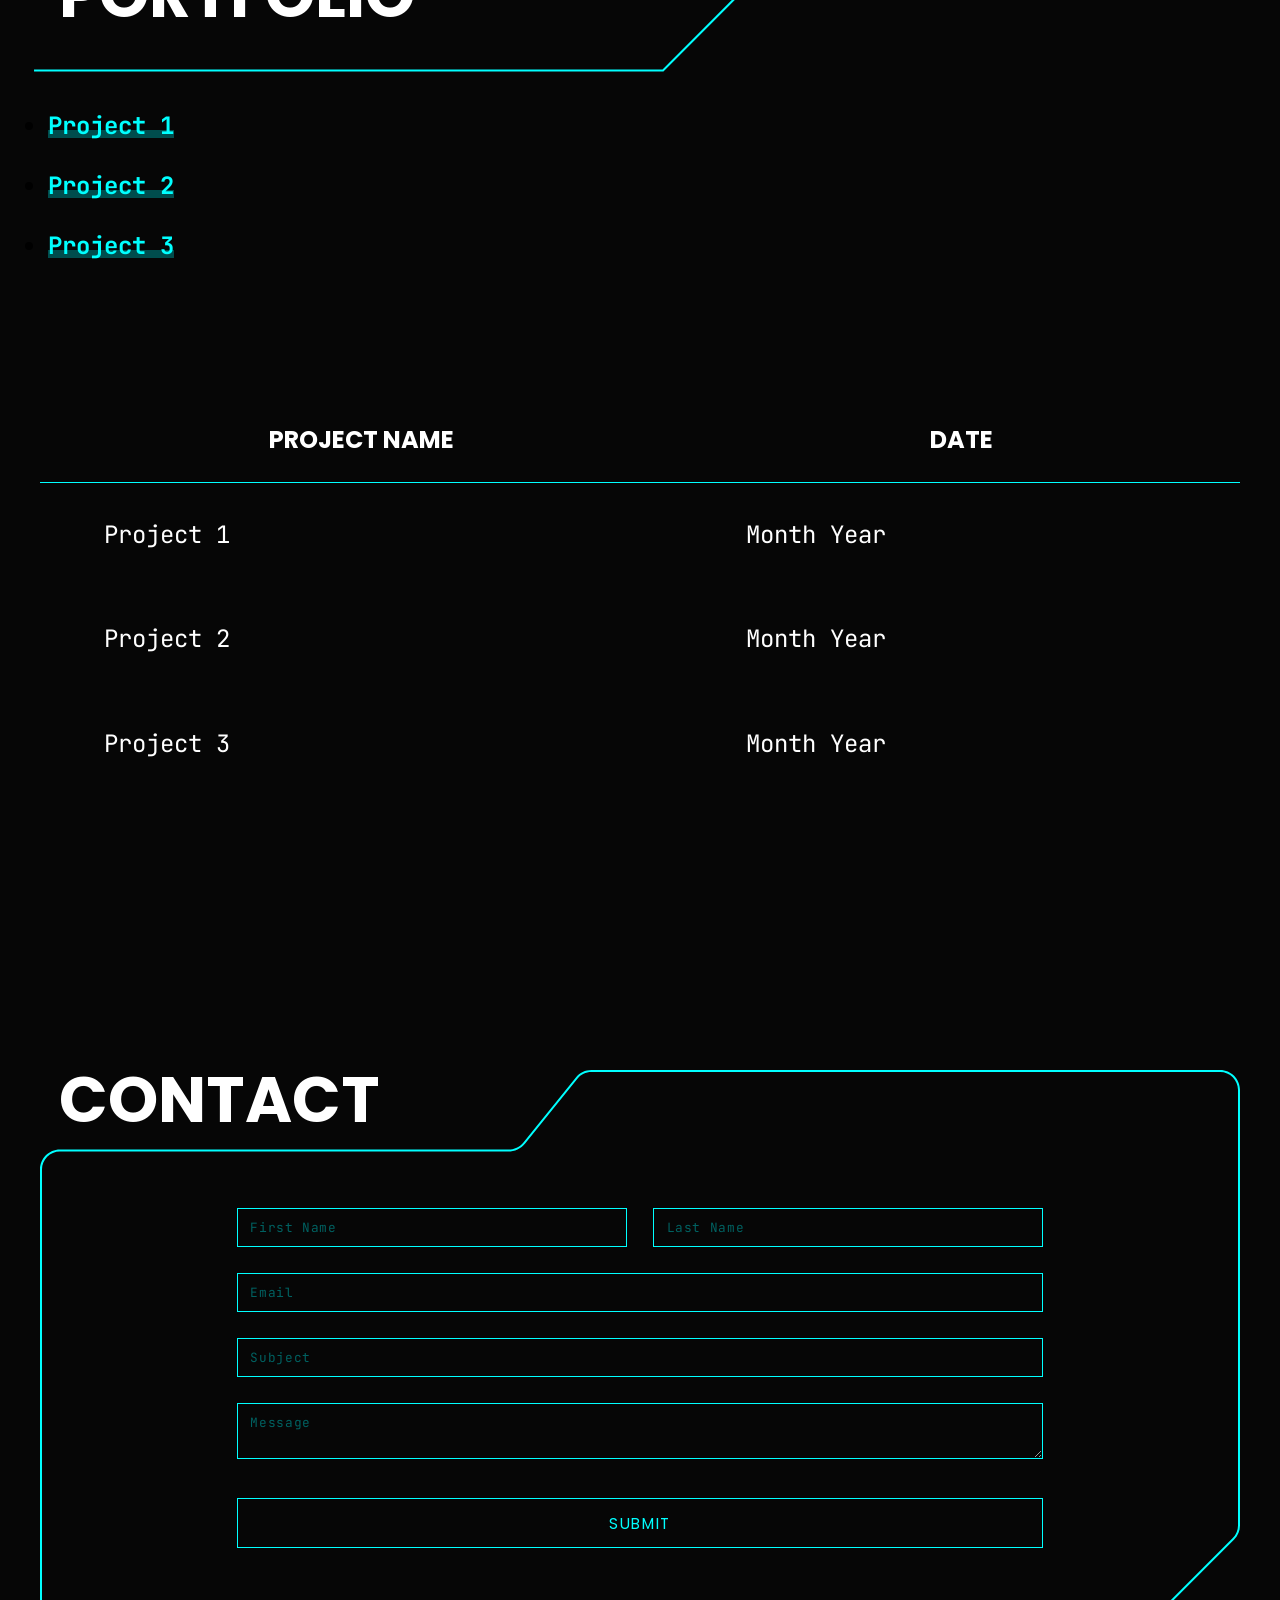
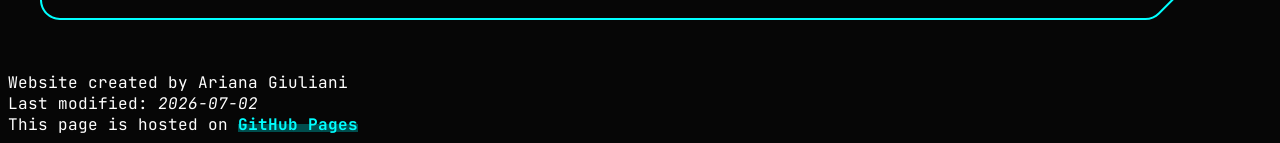
==== commit 7fb71cf5: "Added viewport meta tag Added viewport meta tag to <head> section for all pages, this should allow t" ====
--- a/index.html
+++ b/index.html
@@ -2,6 +2,10 @@
 <html lang="en">
 <head>
 <meta charset="UTF-8">
+
+<!-- Viewport meta tag (tells mobile browsers to scale your website to the actual screen width, this allows for a mobile mode) -->
+<meta name="viewport" content="width=device-width, initial-scale=1.0">
+
 
 <!-- Title of my webpage (this is what shows up when you hover over the tab) -->
 <title>Ariana Giuliani | Graphic Designer</title>
--- a/stylesheet.css
+++ b/stylesheet.css
@@ -430,7 +430,7 @@
     color: var(--main-text-color);
 
     padding: 0.8vw 1vw;
-    font-size: clamp(0.3rem, 1.2vw, 2rem);
+    font-size: clamp(0.6rem, 1vw, 2rem);
 
     outline: none;
     transition: 0.2s ease;
@@ -445,7 +445,7 @@
     color: var(--main-accent-color);
 
     padding: 1vw;
-    font-size: clamp(0.3rem, 1.2vw, 2rem);
+    font-size: clamp(0.7rem, 1.2vw, 2rem);
 
     font-family: "Poppins", "Verdana", sans-serif;
     text-transform: uppercase;
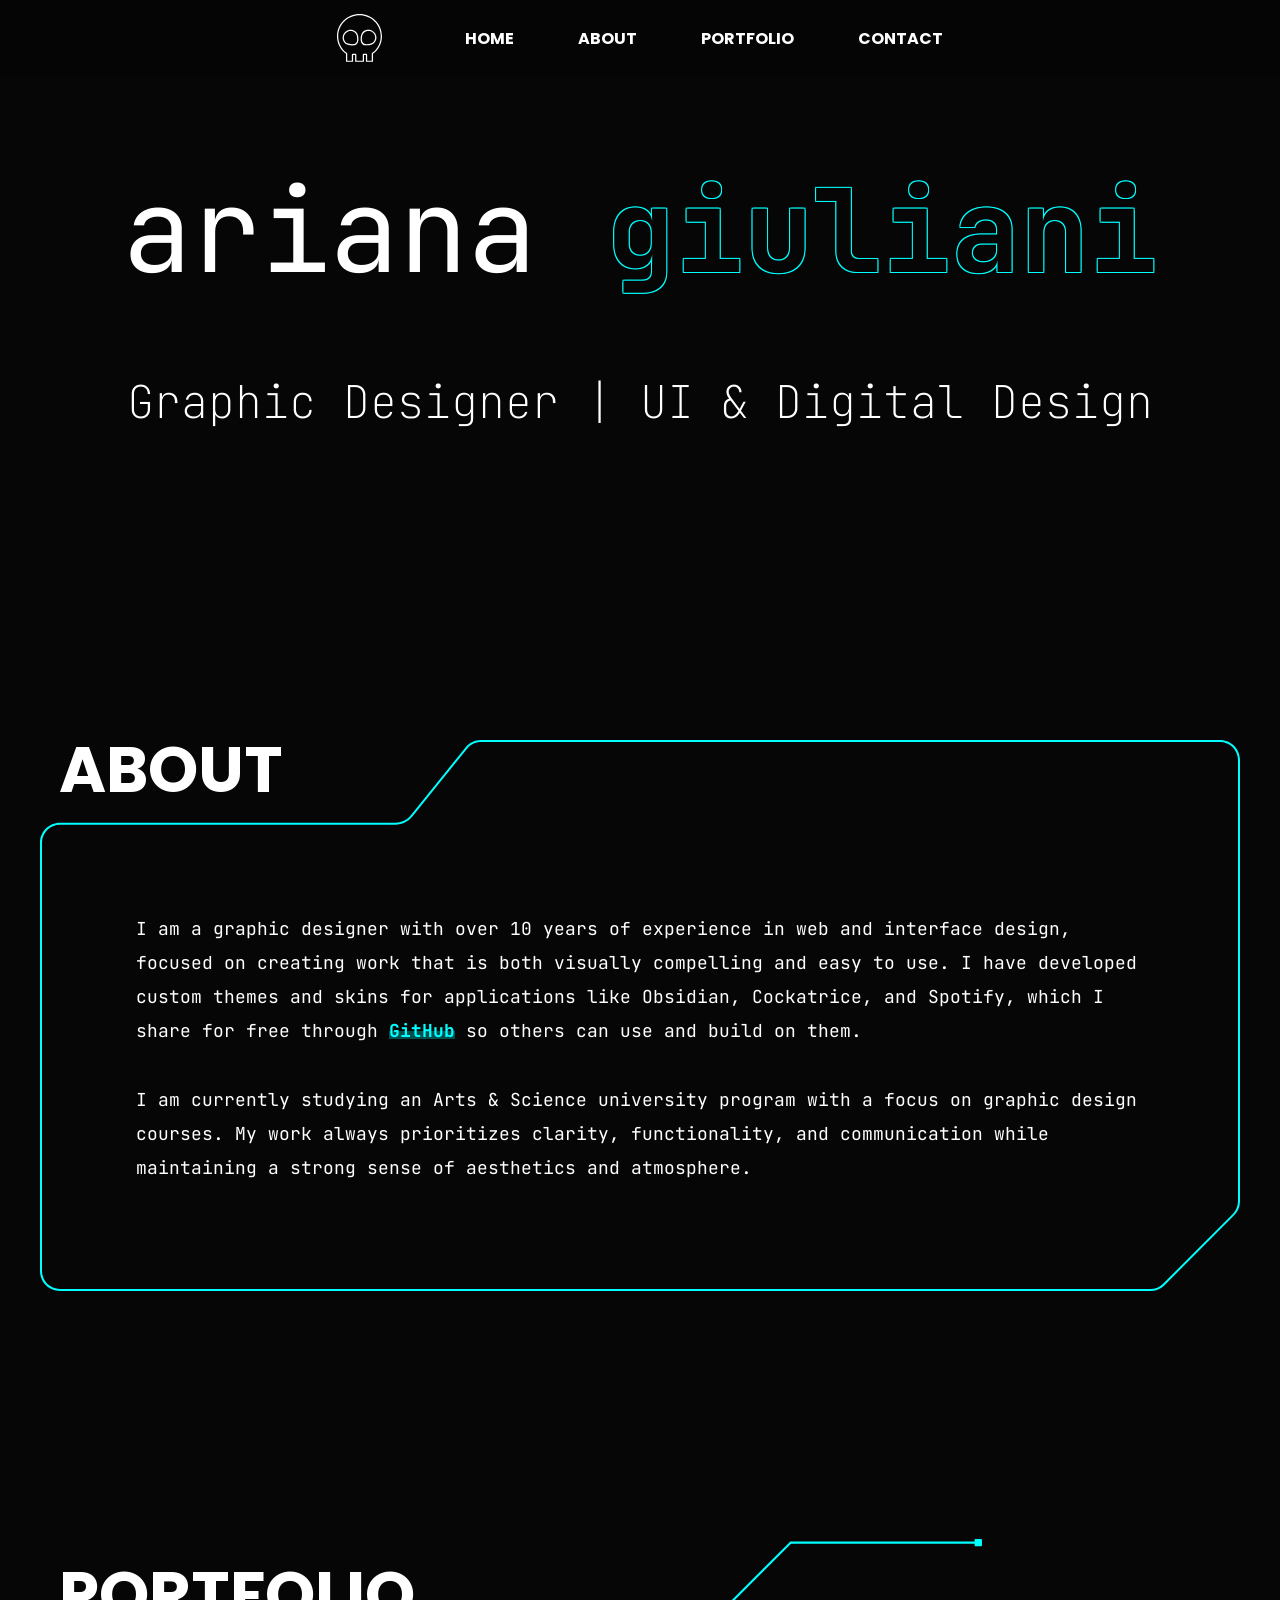
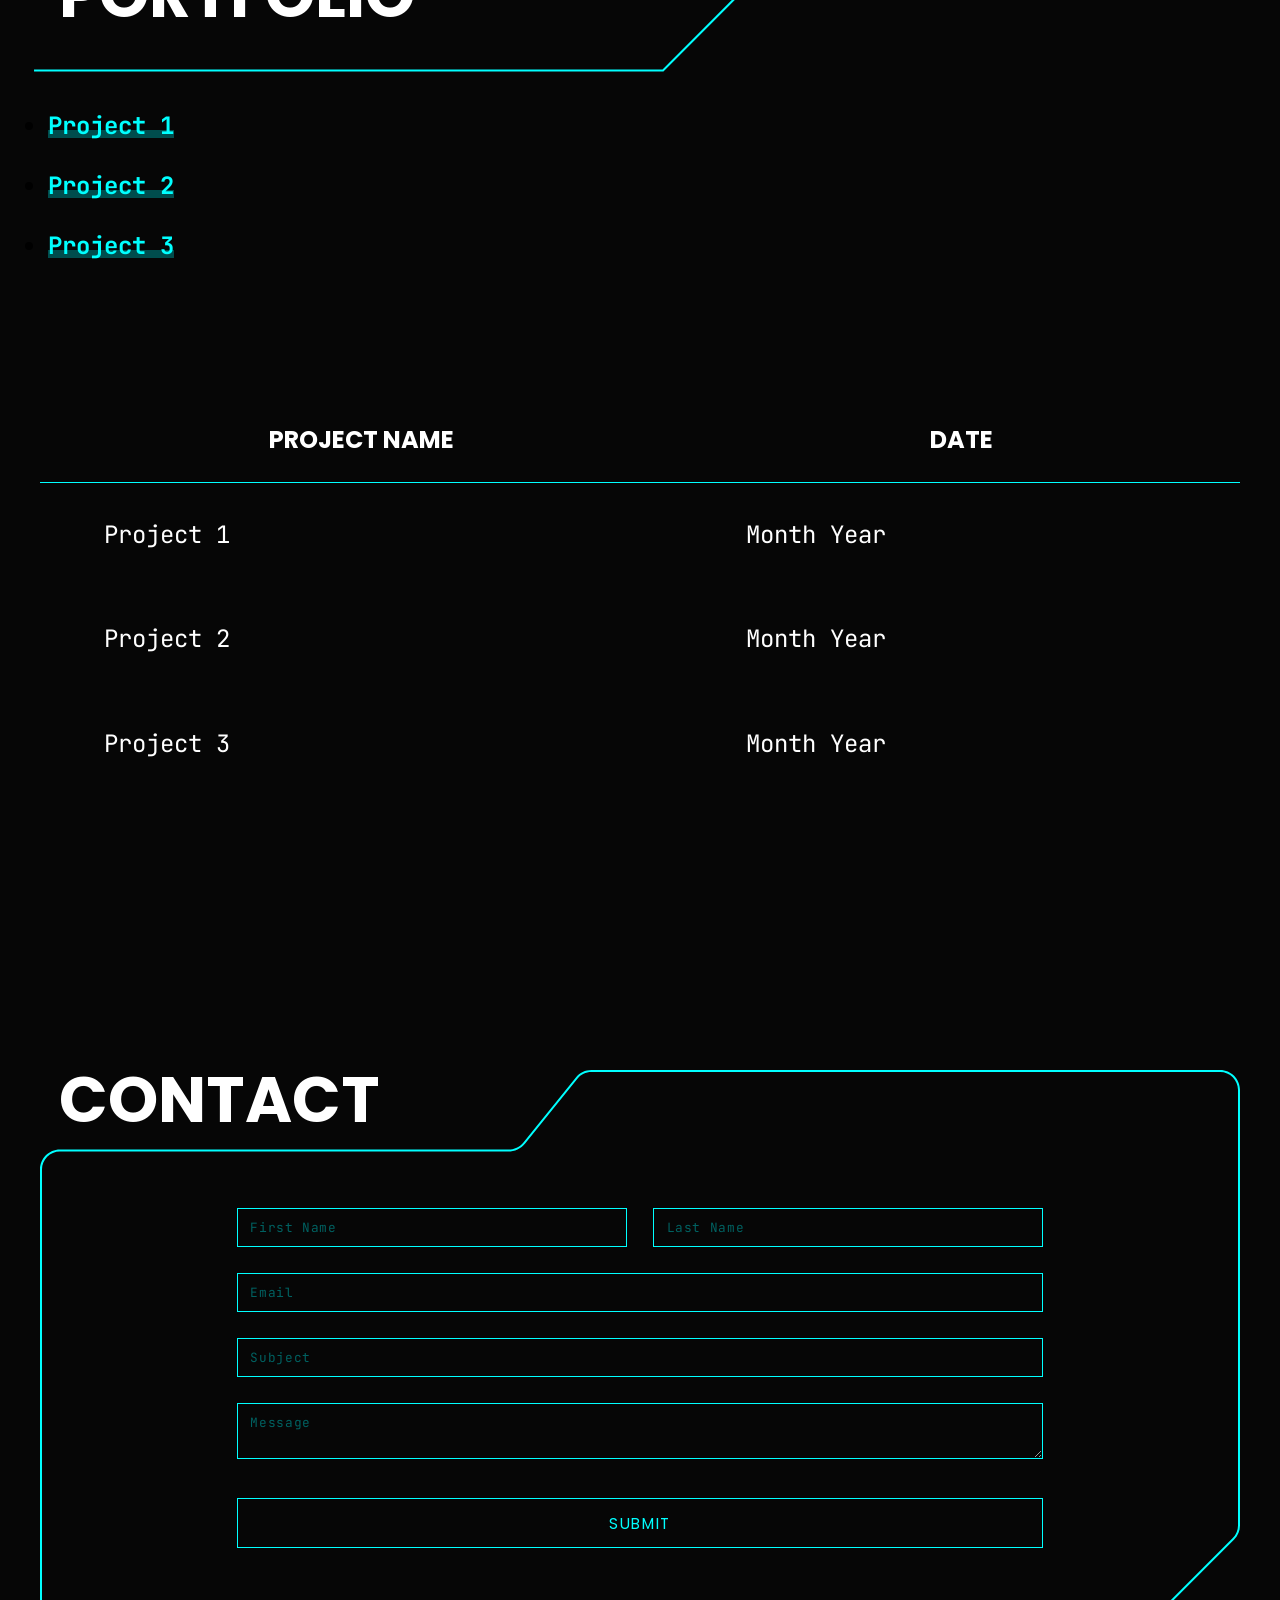
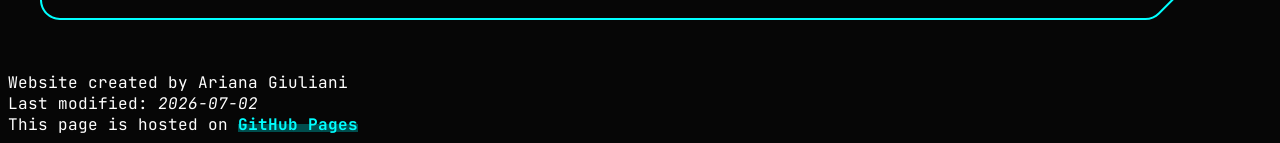
==== commit a7f20136: "Removed curved Contact borders Borders in Contact form were previously rounded on some phones, remov" ====
--- a/index.html
+++ b/index.html
@@ -197,8 +197,8 @@
 		</picture>
 		
 		<div class="about-text">
-			<p>I am a graphic designer with over 10 years of experience in web and interface design, focused on creating work that is both visually compelling and easy to use. I've developed custom themes and skins for applications like Obsidian, Cockatrice, and Spotify, which I share for free through <a class="rising-highlight" href="https://github.com/overratedgalaxi" target="_blank" title="My GitHub page">GitHub</a> so others can use and build on them.
-			<br><br>Currently, I'm studying an Arts & Science university program with a focus on graphic design courses. My work always prioritizes clarity, functionality, and communication while maintaining a strong sense of aesthetics and atmosphere.</p>
+			<p>I am a graphic designer with over 10 years of experience in web and interface design, focused on creating work that is both visually compelling and easy to use. I have developed custom themes and skins for applications like Obsidian, Cockatrice, and Spotify, which I share for free through <a class="rising-highlight" href="https://github.com/overratedgalaxi" target="_blank" title="My GitHub page">GitHub</a> so others can use and build on them.
+			<br><br>I am currently studying an Arts & Science university program with a focus on graphic design courses. My work always prioritizes clarity, functionality, and communication while maintaining a strong sense of aesthetics and atmosphere.</p>
 		</div>
 	</div>
 </section>
--- a/stylesheet.css
+++ b/stylesheet.css
@@ -259,6 +259,7 @@
 
     .about h2 {
         margin-bottom: 4vw;
+        font-size: clamp(1.6rem, 5vw, 3rem);
     }
 
     .about-box picture {
@@ -283,7 +284,7 @@
     .about-text p {
         position: static;
         margin: 0;
-        font-size: clamp(0.6rem, 2vw, 1.4rem);
+        font-size: clamp(1rem, 1vw, 1.4rem);
         line-height: 1.6;
     }
 }
@@ -345,6 +346,13 @@
  
 table caption {  /* Hides the table caption */
     display: none;
+}
+
+/* For when the screen is too small (like on mobile) */
+@media (max-width: 750px) {
+    .portfolio h2 {
+        font-size: clamp(1.6rem, 5vw, 3rem);
+    }
 }
 
 /*================================================================
@@ -466,6 +474,7 @@
 @media (max-width: 750px) {
     .contact h2 {
         margin-bottom: 4vw;
+        font-size: clamp(1.6rem, 5vw, 3rem);
     }
 
     .contact-box picture {
@@ -487,13 +496,19 @@
     .contact input[type="text"],
     .contact input[type="email"],
     .contact textarea {
-        font-size: clamp(0.6rem, 1vw, 1.4rem);
+        font-size: clamp(1rem, 1vw, 1.4rem);
         box-sizing: border-box;
         width: 100%;
+        border: 0.5px solid var(--main-accent-color);
+        padding: 1.4vw;
+        border-radius: 0%;
     }
 
     .contact input[type="submit"] {
-        font-size: clamp(0.7rem, 1.2vw, 1.6rem);
+        font-size: clamp(1.1rem, 1.2vw, 1.6rem);
+        border: 0.5px solid var(--main-accent-color);
+        padding: 1.4vw;
+        border-radius: 0%;
     }
 }
 
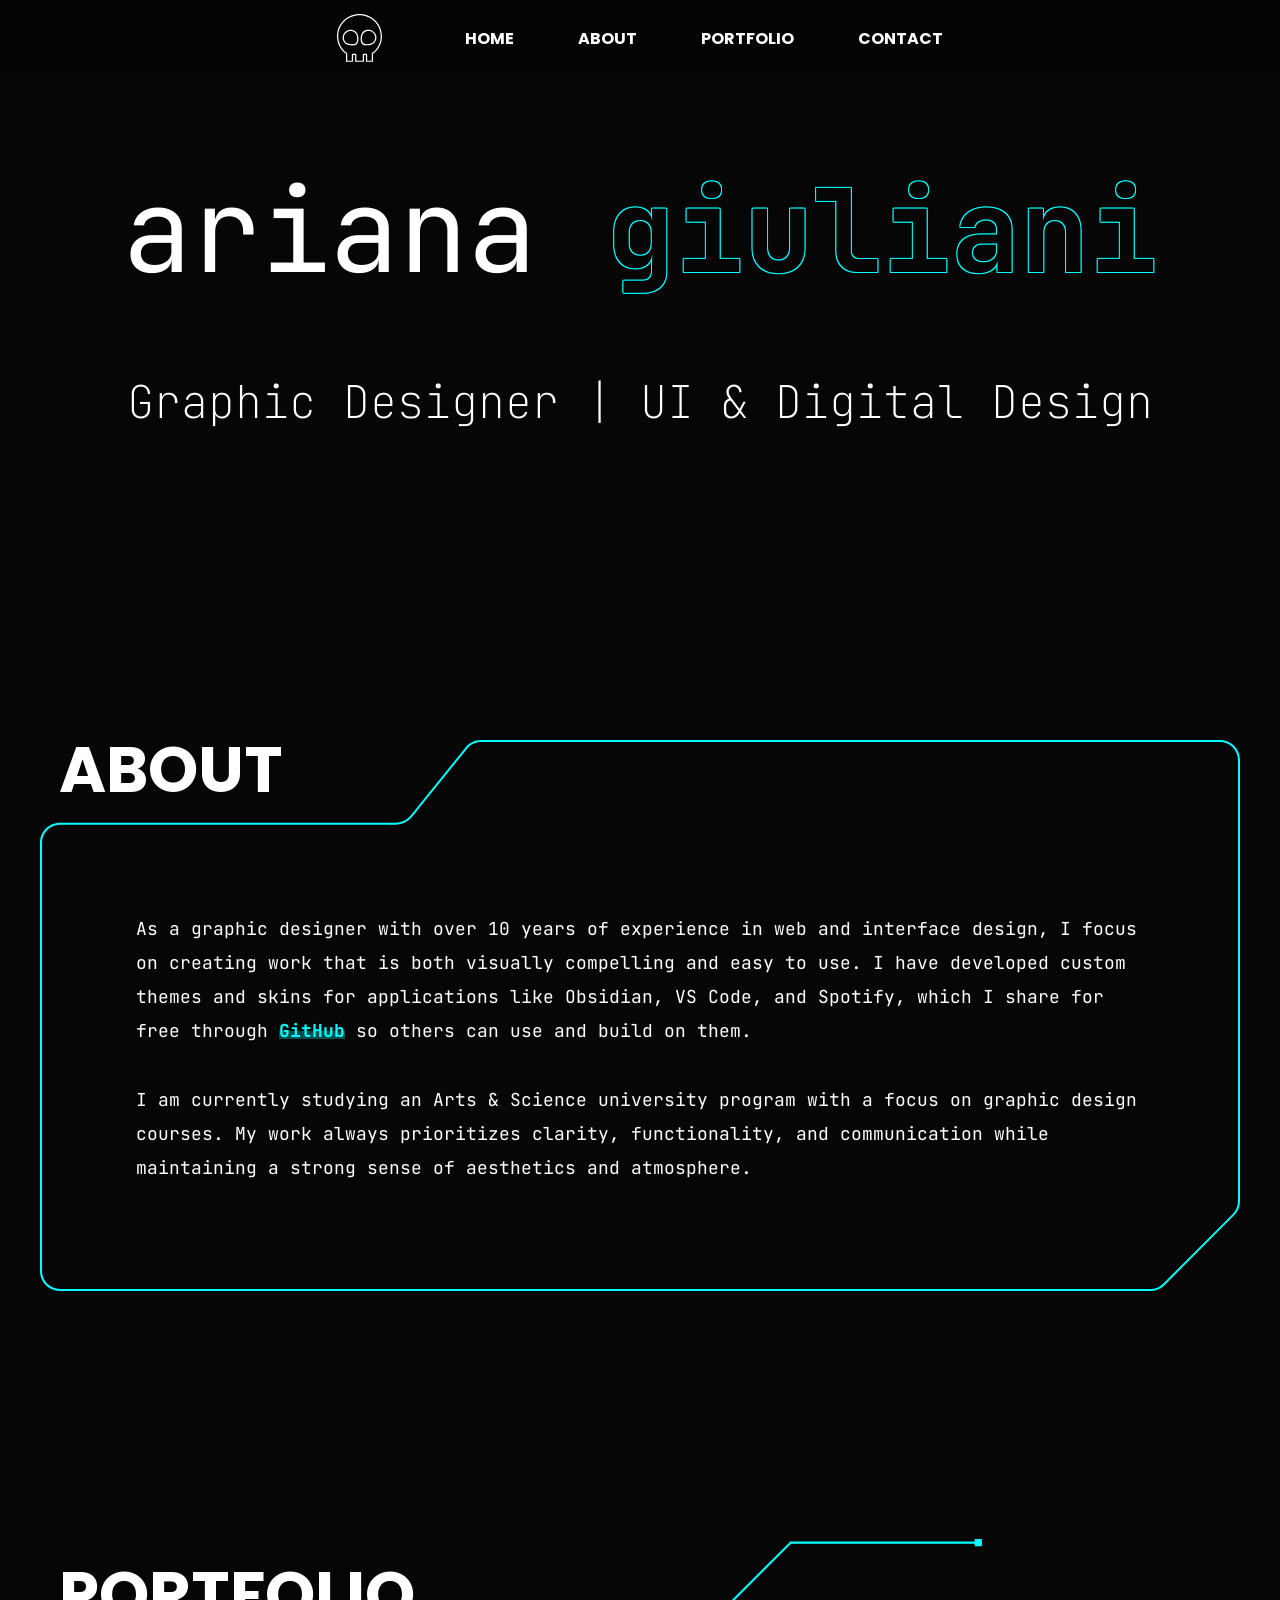
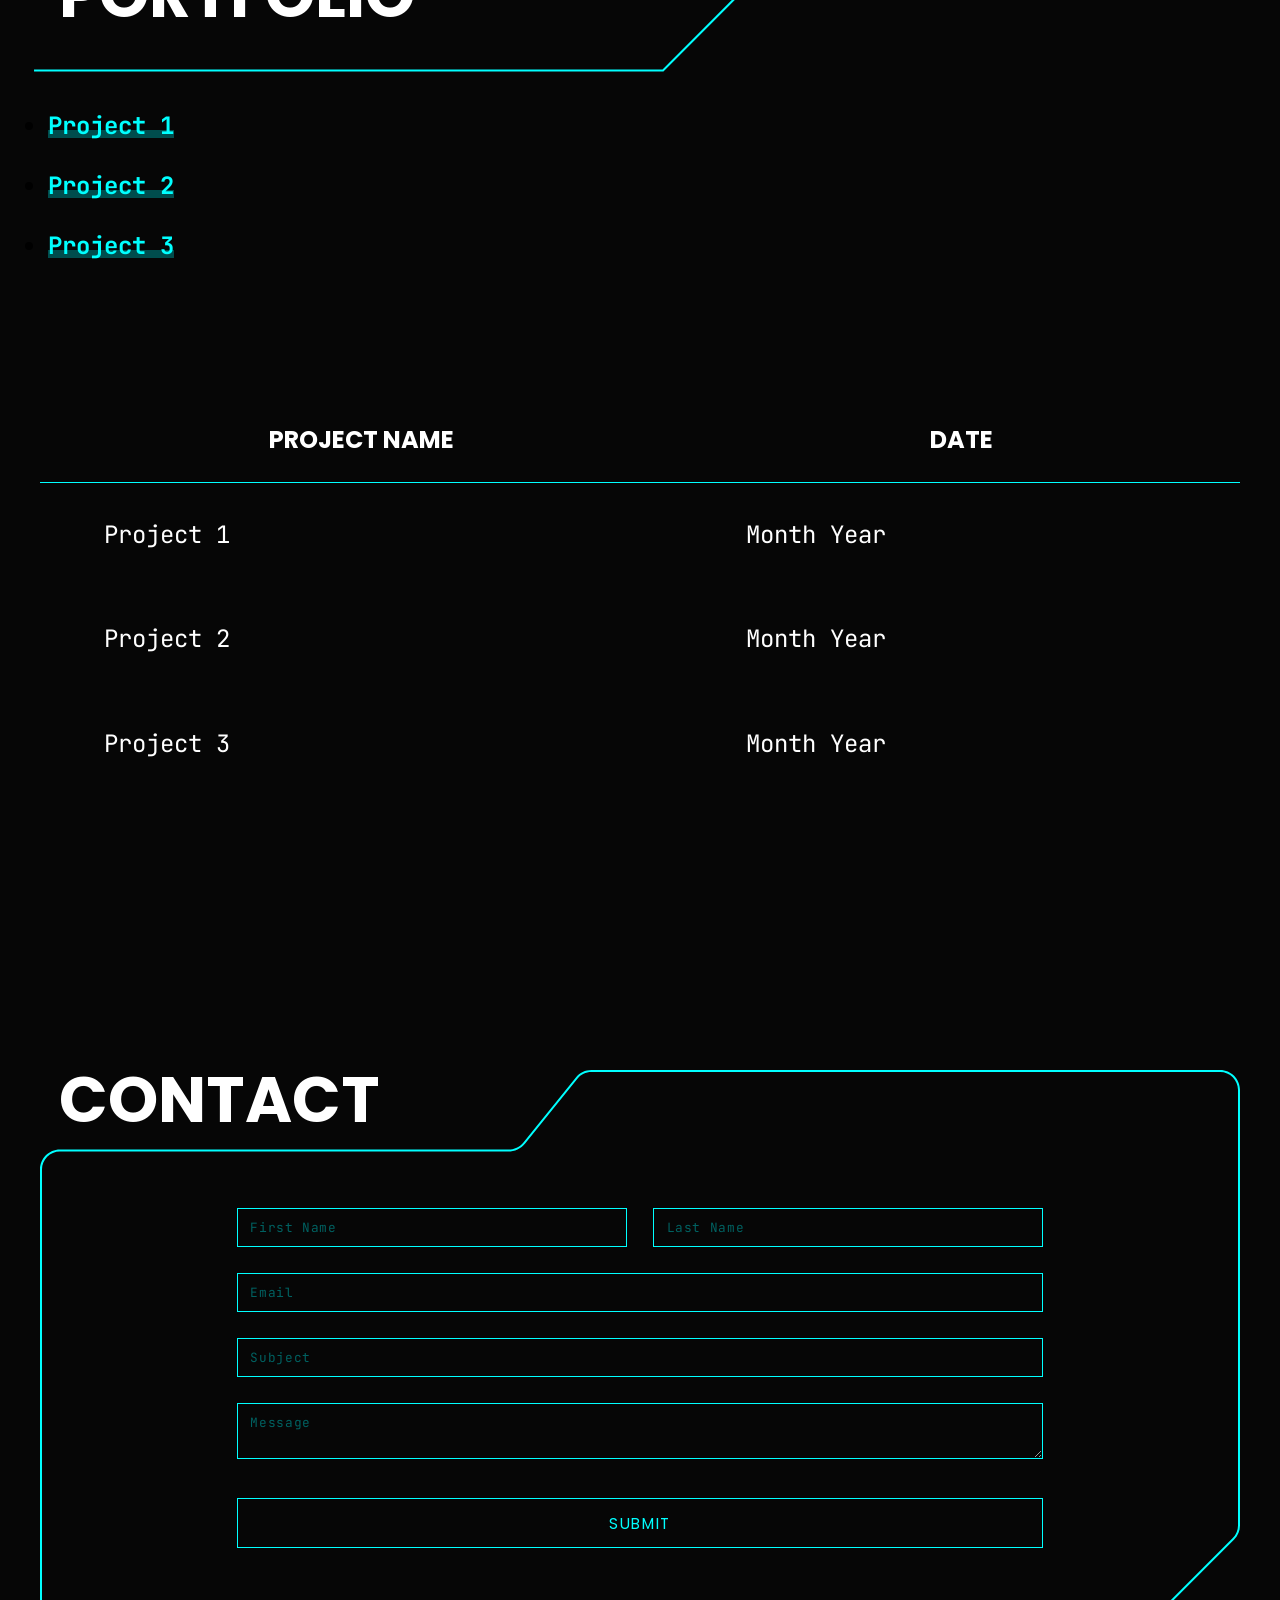
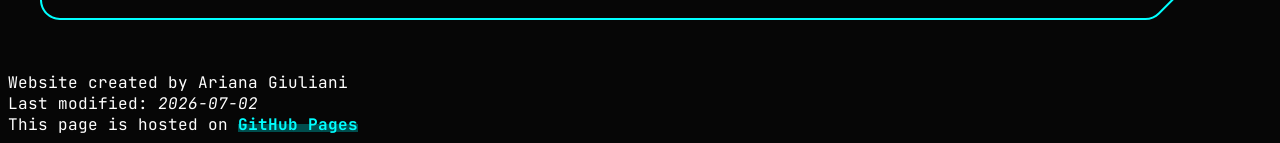
==== commit 65afcc74: "Reworded some elements Reworded the About section, increased spacing between inputs in Contact secti" ====
--- a/index.html
+++ b/index.html
@@ -197,7 +197,7 @@
 		</picture>
 		
 		<div class="about-text">
-			<p>I am a graphic designer with over 10 years of experience in web and interface design, focused on creating work that is both visually compelling and easy to use. I have developed custom themes and skins for applications like Obsidian, Cockatrice, and Spotify, which I share for free through <a class="rising-highlight" href="https://github.com/overratedgalaxi" target="_blank" title="My GitHub page">GitHub</a> so others can use and build on them.
+			<p>As a graphic designer with over 10 years of experience in web and interface design, I focus on creating work that is both visually compelling and easy to use. I have developed custom themes and skins for applications like Obsidian, VS Code, and Spotify, which I share for free through <a class="rising-highlight" href="https://github.com/overratedgalaxi" target="_blank" title="My GitHub page">GitHub</a> so others can use and build on them.
 			<br><br>I am currently studying an Arts & Science university program with a focus on graphic design courses. My work always prioritizes clarity, functionality, and communication while maintaining a strong sense of aesthetics and atmosphere.</p>
 		</div>
 	</div>
--- a/stylesheet.css
+++ b/stylesheet.css
@@ -493,6 +493,11 @@
         margin: 0 auto;
     }
 
+    /* Increases gap between items */
+    .contact form, .name-row {
+        gap: 3vw;
+    }
+
     .contact input[type="text"],
     .contact input[type="email"],
     .contact textarea {
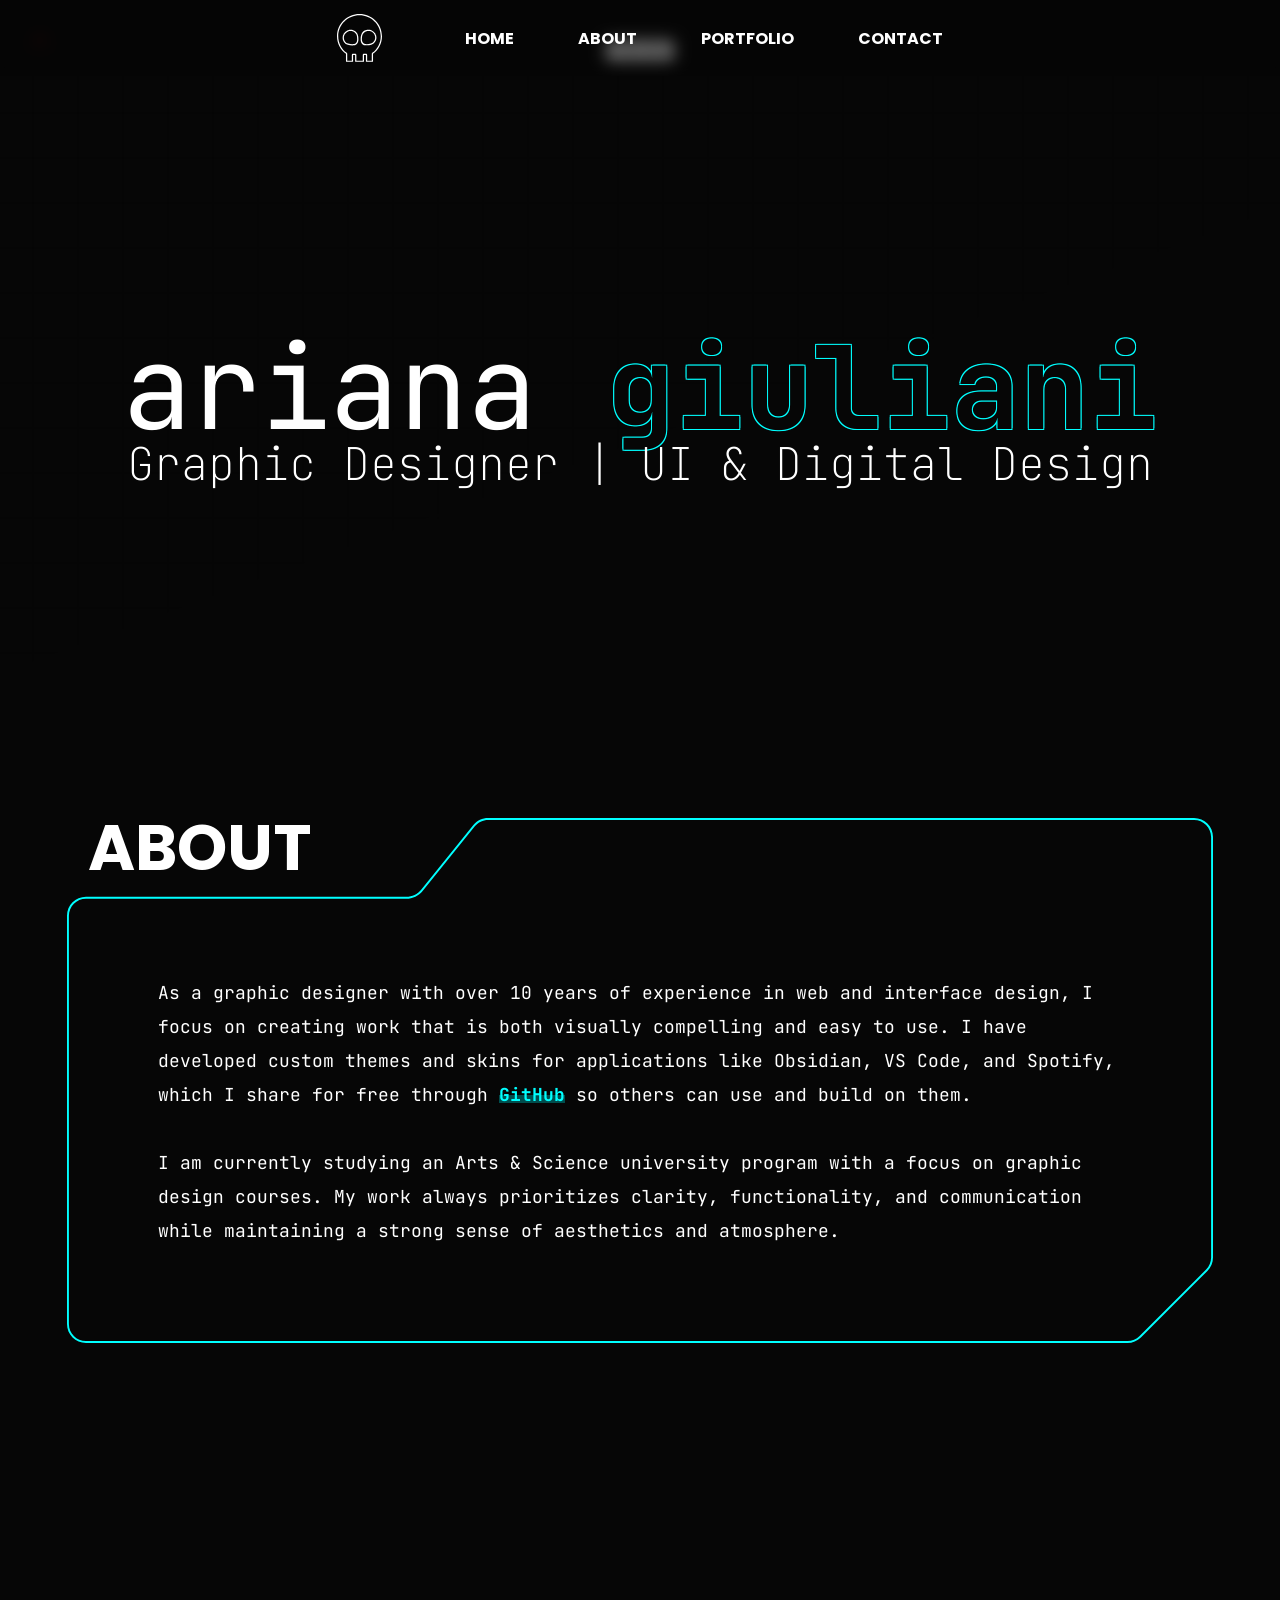
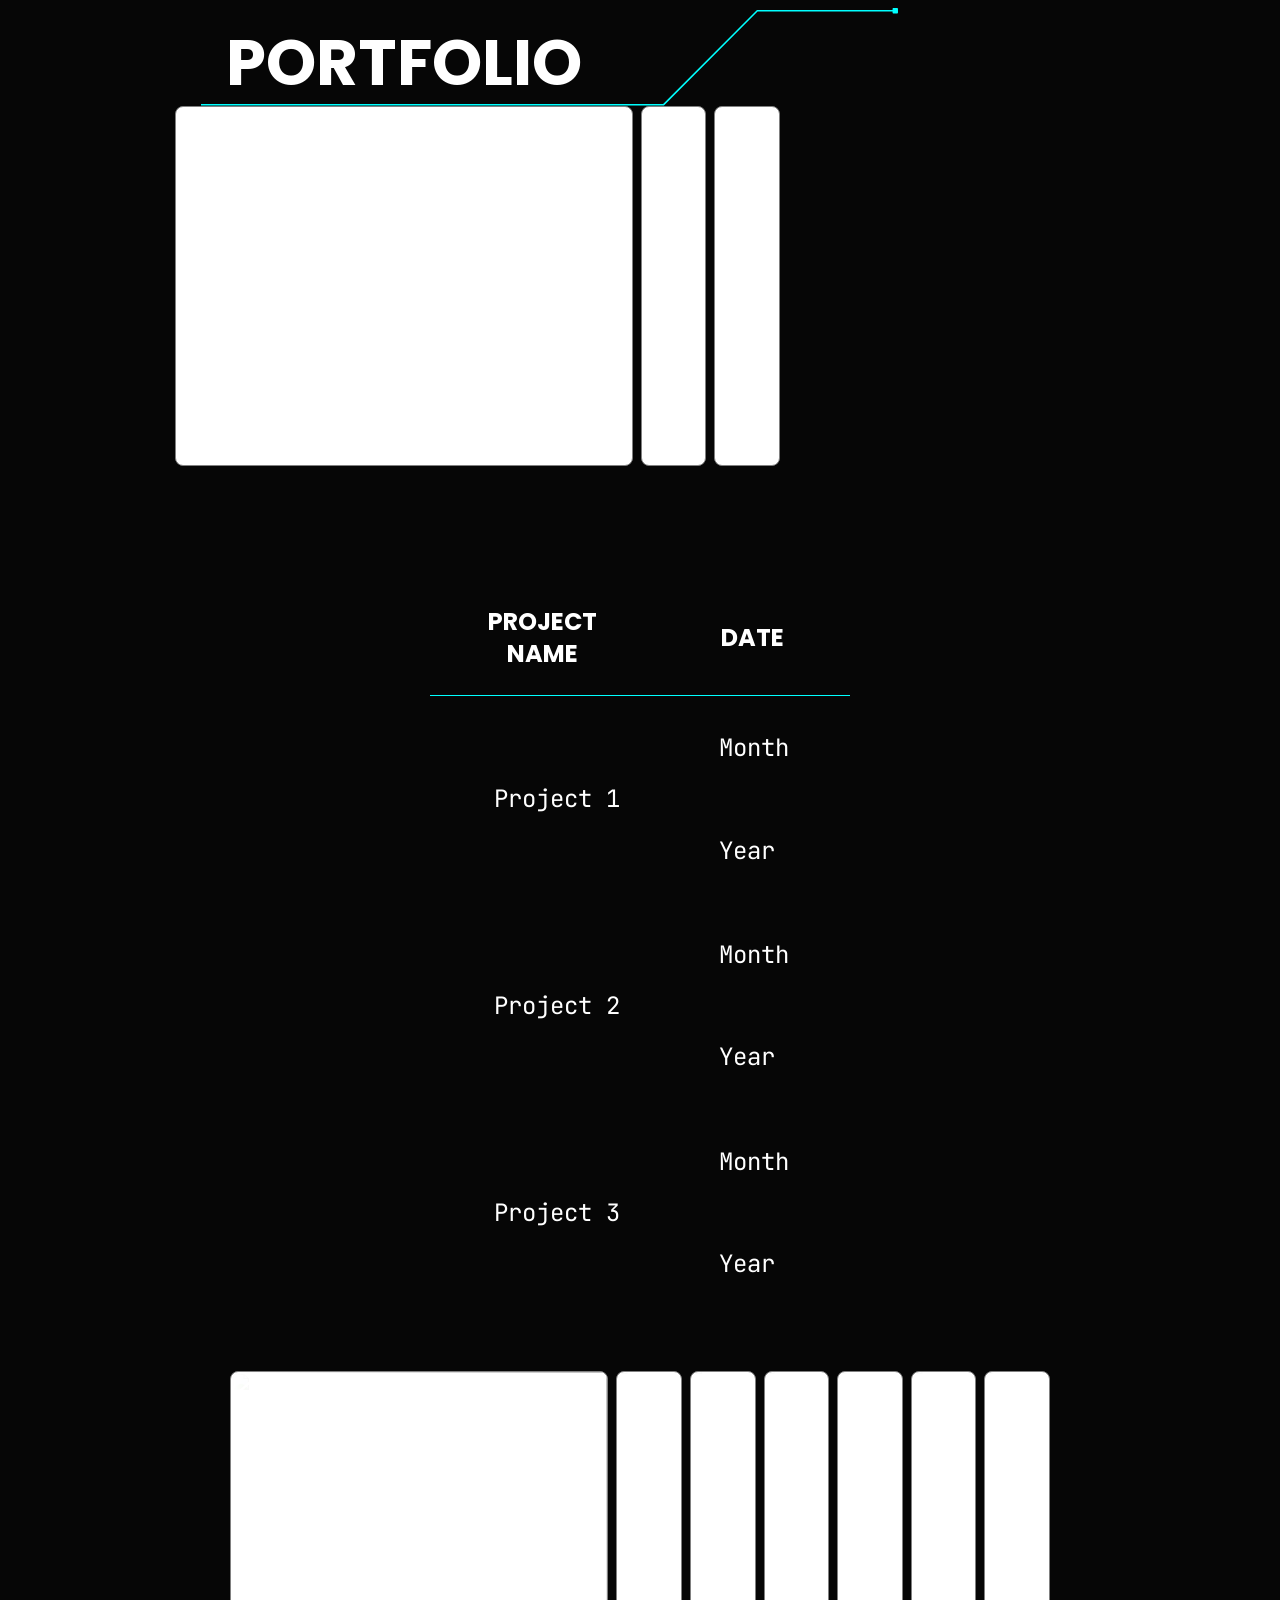
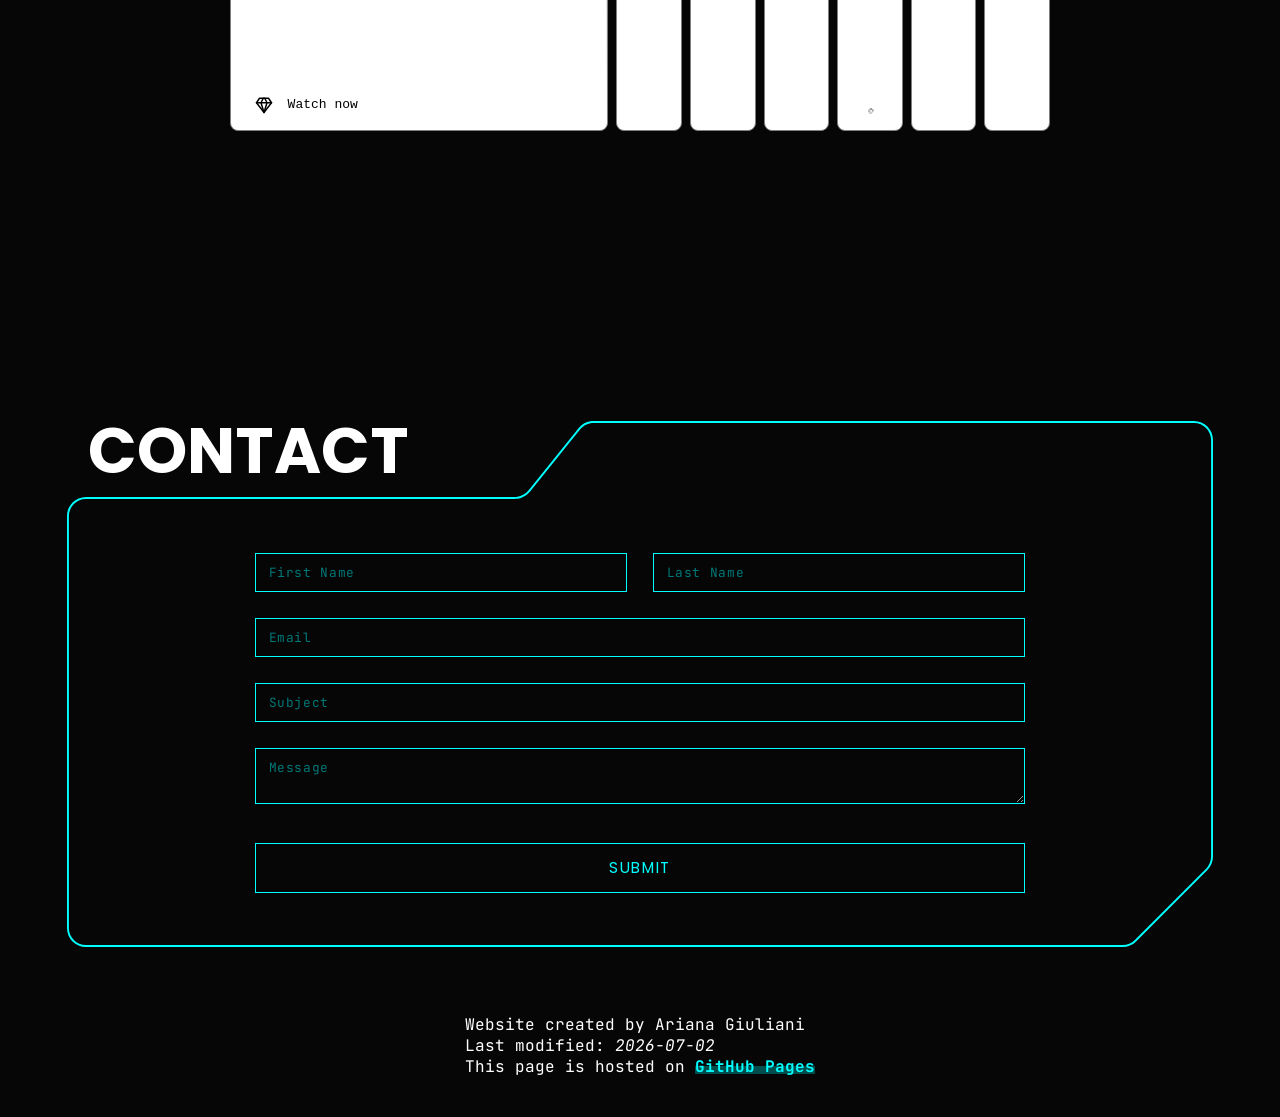
==== commit fd0ca91f: "adding javascript testing javascript to see if it works on website" ====
--- a/index.html
+++ b/index.html
@@ -14,8 +14,9 @@
 <link rel="icon" href="images/favicon.svg" type="image/svg+xml">
 <link rel="alternate icon" href="images/favicon.png" type="image/png">
 
-<!-- Linking to the CSS file -->
-<link rel="stylesheet" href="stylesheet.css">
+<!-- Linking to the CSS files -->
+<link rel="stylesheet" href="stylesheets/stylesheet.css">
+<link rel="stylesheet" href="stylesheets/imported-code.css">
 
 <!-- Installing the font JetBrains Mono (main font) -->
 <link rel="preconnect" href="https://fonts.googleapis.com">
@@ -147,6 +148,10 @@
 					var url = '/d2l/customization/pearsonlti/22538/Launch' + query;(target == '_blank') ? window.open( url, '_blank' ) : location.replace( url );}</script></head>
 
 <body>
+
+<!-- test button -->
+<button id="testButton">Click Me</button>
+<p id="message"></p>
 
 <!--================================================================
     NAVIGATION
@@ -249,6 +254,259 @@
     </tr>
     </table>
 </div>
+
+<!-- Panels for portfolio that open on click.
+ Adapted from Codepen, "Animated Hover Disclosures" by Jhey
+ https://codepen.io/jh3y/pen/XJWNMOO
+ Accessed: July 22, 2026 -->
+<ul>
+	<li data-active="true">
+	<article>
+		<h3>The Craft</h3>
+		<p>
+		Gain the confidence to build anything you envision, transforming
+		motion, interaction, and design principles into second nature.
+		</p>
+		<svg
+		xmlns="http://www.w3.org/2000/svg"
+		viewBox="0 0 24 24"
+		stroke="currentColor"
+		stroke-width="2"
+		stroke-linecap="round"
+		stroke-linejoin="round"
+		>
+		<path d="M6 3h12l4 6-10 13L2 9Z" />
+		<path d="M11 3 8 9l4 13 4-13-3-6" />
+		<path d="M2 9h20" />
+		</svg>
+		<a href="#">
+		<span>Watch now</span>
+		</a>
+		<img src="https://picsum.photos/720/720?random=12" alt="" />
+	</article>
+	</li>
+	<li>
+	<article>
+		<h3>CSS Animation</h3>
+		<p>
+		Master CSS animations from your very first set of @keyframes right
+		through to things no one else ever teaches you.
+		</p>
+		<svg
+		xmlns="http://www.w3.org/2000/svg"
+		viewBox="0 0 24 24"
+		fill="none"
+		stroke="currentColor"
+		stroke-width="2"
+		stroke-linecap="round"
+		stroke-linejoin="round"
+		>
+		<rect width="18" height="18" x="3" y="3" rx="2" />
+		<path d="M7 3v18" />
+		<path d="M3 7.5h4" />
+		<path d="M3 12h18" />
+		<path d="M3 16.5h4" />
+		<path d="M17 3v18" />
+		<path d="M17 7.5h4" />
+		<path d="M17 16.5h4" />
+		</svg>
+		<a href="#"><span>Watch now</span></a>
+		<img src="https://picsum.photos/720/720?random=17" alt="" />
+	</article>
+	</li>
+	<li>
+	<article>
+		<h3>SVG Filters</h3>
+		<p>
+		Shaders on a budget. Learn how to use noise to your advantage whilst
+		making flames and stickers.
+		</p>
+		<svg
+		xmlns="http://www.w3.org/2000/svg"
+		viewBox="0 0 24 24"
+		fill="none"
+		stroke="currentColor"
+		stroke-width="2"
+		stroke-linecap="round"
+		stroke-linejoin="round"
+		>
+		<polygon points="22 3 2 3 10 12.46 10 19 14 21 14 12.46 22 3" />
+		</svg>
+		<a href="#"><span>Watch now</span></a>
+		<img src="https://picsum.photos/720/720?random=19" alt="" />
+	</article>
+	</li>
+	<li>
+	<article>
+		<h3>Scroll Animation</h3>
+		<p>
+		Take your users on a journey with the joy of tasteful scroll
+		animation. You might not even need JavaScript.
+		</p>
+		<svg
+		xmlns="http://www.w3.org/2000/svg"
+		viewBox="0 0 24 24"
+		fill="none"
+		stroke="currentColor"
+		stroke-width="2"
+		stroke-linecap="round"
+		stroke-linejoin="round"
+		>
+		<path d="M19 17V5a2 2 0 0 0-2-2H4" />
+		<path
+			d="M8 21h12a2 2 0 0 0 2-2v-1a1 1 0 0 0-1-1H11a1 1 0 0 0-1 1v1a2 2 0 1 1-4 0V5a2 2 0 1 0-4 0v2a1 1 0 0 0 1 1h3"
+		/>
+		</svg>
+		<a href="#"><span>Watch now</span></a>
+		<img src="https://picsum.photos/720/720?random=42" alt="" />
+	</article>
+	</li>
+	<li>
+	<article>
+		<h3>Taming Canvas</h3>
+		<p>
+		Grasp how to tame the pixel playground and when to do so. Whilst
+		building with "Performance Driven Development".
+		</p>
+		<svg
+		xmlns="http://www.w3.org/2000/svg"
+		viewBox="0 0 24 24"
+		fill="none"
+		stroke="currentColor"
+		stroke-width="2"
+		stroke-linecap="round"
+		stroke-linejoin="round"
+		>
+		<circle cx="13.5" cy="6.5" r=".5" fill="currentColor" />
+		<circle cx="17.5" cy="10.5" r=".5" fill="currentColor" />
+		<circle cx="8.5" cy="7.5" r=".5" fill="currentColor" />
+		<circle cx="6.5" cy="12.5" r=".5" fill="currentColor" />
+		<path
+			d="M12 2C6.5 2 2 6.5 2 12s4.5 10 10 10c.926 0 1.648-.746 1.648-1.688 0-.437-.18-.835-.437-1.125-.29-.289-.438-.652-.438-1.125a1.64 1.64 0 0 1 1.668-1.668h1.996c3.051 0 5.555-2.503 5.555-5.554C21.965 6.012 17.461 2 12 2z"
+		/>
+		</svg>
+		<a href="#"><span>Watch now</span></a>
+		<img src="https://picsum.photos/720/720?random=128" alt="" />
+	</article>
+	</li>
+	<li>
+	<article>
+		<h3>Layout Tricks</h3>
+		<p>
+		Do you really need a library for that? Sometimes stepping back and
+		rethinking the problem yields a nifty solution.
+		</p>
+		<svg
+		xmlns="http://www.w3.org/2000/svg"
+		viewBox="0 0 24 24"
+		fill="none"
+		stroke="currentColor"
+		stroke-width="2"
+		stroke-linecap="round"
+		stroke-linejoin="round"
+		>
+		<path
+			d="m21.64 3.64-1.28-1.28a1.21 1.21 0 0 0-1.72 0L2.36 18.64a1.21 1.21 0 0 0 0 1.72l1.28 1.28a1.2 1.2 0 0 0 1.72 0L21.64 5.36a1.2 1.2 0 0 0 0-1.72"
+		/>
+		<path d="m14 7 3 3" />
+		<path d="M5 6v4" />
+		<path d="M19 14v4" />
+		<path d="M10 2v2" />
+		<path d="M7 8H3" />
+		<path d="M21 16h-4" />
+		<path d="M11 3H9" />
+		</svg>
+		<a href="#"><span>Watch now</span></a>
+		<img src="https://picsum.photos/720/720?random=56" alt="" />
+	</article>
+	</li>
+	<li>
+	<article>
+		<h3>Mastering Time</h3>
+		<p>
+		It's not all just easings and compositions. Time plays a crucial
+		part in various UI patterns that might not seem obvious at first.
+		</p>
+		<svg
+		xmlns="http://www.w3.org/2000/svg"
+		viewBox="0 0 24 24"
+		fill="none"
+		stroke="currentColor"
+		stroke-width="2"
+		stroke-linecap="round"
+		stroke-linejoin="round"
+		>
+		<path d="M5 22h14" />
+		<path d="M5 2h14" />
+		<path
+			d="M17 22v-4.172a2 2 0 0 0-.586-1.414L12 12l-4.414 4.414A2 2 0 0 0 7 17.828V22"
+		/>
+		<path
+			d="M7 2v4.172a2 2 0 0 0 .586 1.414L12 12l4.414-4.414A2 2 0 0 0 17 6.172V2"
+		/>
+		</svg>
+		<a href="#"><span>Watch now</span></a>
+		<img src="https://picsum.photos/720/720?random=39" alt="" />
+	</article>
+	</li>
+</ul>
+<a
+	class="bear-link"
+	href="https://twitter.com/intent/follow?screen_name=jh3yy"
+	target="_blank"
+	rel="noreferrer noopener"
+>
+	<svg
+	class="w-9"
+	viewBox="0 0 969 955"
+	fill="none"
+	xmlns="http://www.w3.org/2000/svg"
+	>
+	<circle
+		cx="161.191"
+		cy="320.191"
+		r="133.191"
+		stroke="currentColor"
+		stroke-width="20"
+	></circle>
+	<circle
+		cx="806.809"
+		cy="320.191"
+		r="133.191"
+		stroke="currentColor"
+		stroke-width="20"
+	></circle>
+	<circle
+		cx="695.019"
+		cy="587.733"
+		r="31.4016"
+		fill="currentColor"
+	></circle>
+	<circle
+		cx="272.981"
+		cy="587.733"
+		r="31.4016"
+		fill="currentColor"
+	></circle>
+	<path
+		d="M564.388 712.083C564.388 743.994 526.035 779.911 483.372 779.911C440.709 779.911 402.356 743.994 402.356 712.083C402.356 680.173 440.709 664.353 483.372 664.353C526.035 664.353 564.388 680.173 564.388 712.083Z"
+		fill="currentColor"
+	></path>
+	<rect
+		x="310.42"
+		y="448.31"
+		width="343.468"
+		height="51.4986"
+		fill="#FF1E1E"
+	></rect>
+	<path
+		fill-rule="evenodd"
+		clip-rule="evenodd"
+		d="M745.643 288.24C815.368 344.185 854.539 432.623 854.539 511.741H614.938V454.652C614.938 433.113 597.477 415.652 575.938 415.652H388.37C366.831 415.652 349.37 433.113 349.37 454.652V511.741L110.949 511.741C110.949 432.623 150.12 344.185 219.845 288.24C289.57 232.295 384.138 200.865 482.744 200.865C581.35 200.865 675.918 232.295 745.643 288.24Z"
+		fill="currentColor"
+	></path>
+	</svg>
+</a>
 
 <!--================================================================
     CONTACT
@@ -303,5 +561,7 @@
 	</div>
 </section>
 
+<!-- Linking to the JavaScript file. Putting this file at the bottom of the page means that all visual assets will be loaded before the JavaScript, which is necessary as the JavaScript needs certain visual elements to be loaded before it is called. -->
+<script src="javascript/imported-code.js"></script>
 </body>
 </html>
--- a/stylesheets/stylesheet.css
+++ b/stylesheets/stylesheet.css
@@ -0,0 +1,583 @@
+/*================================================================
+    VARIABLES 
+================================================================*/
+
+/* Declaring color variables. This makes it easy to change colors in the future, and also easier to read the code. */
+:root {
+  --main-bg-color: #060606;
+  --main-text-color: #ffffff;
+  --main-accent-color: #00ffff;
+  --light-accent-color: #c7ffff;
+  --dark-accent-color: #00adad;
+  --darker-accent-color: #017878;
+  --darkest-accent-color: #006161;
+  --x-dark-accent-color: #004d4d;
+  --xx-dark-accent-color: #003030;
+}
+
+/*================================================================
+    BACKGROUND 
+================================================================*/
+
+/* Setting background color */
+body {
+	background-color: var(--main-bg-color);
+}
+
+/*================================================================
+    TEXT 
+================================================================*/
+
+/* Heading 1 */
+h1 {
+    color: var(--main-text-color);
+    font-family: "JetBrains Mono", "Roboto Mono", "Courier New", monospace;
+    font-size: 9vw;
+    font-weight: normal;
+    text-align: center;
+}
+
+.h1-blue-outline {
+    color: var(--main-bg-color);
+    text-shadow:
+        -1px -1px 0 var(--main-accent-color),
+        1px -1px 0 var(--main-accent-color),
+        -1px  1px 0 var(--main-accent-color),
+        1px  1px 0 var(--main-accent-color);
+    font-size: 9vw;
+    font-weight: bold;
+    text-align: center;
+}
+
+/* Heading 2 */
+h2 {
+    color: var(--main-text-color);
+    font-family: "Poppins", "Verdana", sans-serif;
+    font-size: clamp(1rem, 5vw, 4rem);
+    font-weight: bold;
+    text-align: left;
+    text-transform: uppercase;
+}
+
+/* Heading 3 (used as a subtitle) */
+h3 {
+    color: var(--main-text-color);
+    font-family: "JetBrains Mono", "Roboto Mono", "Courier New", monospace;
+    font-size: 3.53vw;
+    font-weight: 100;
+    text-align: center;
+    line-height: 0rem;
+}
+
+/* Paragraph text */
+p {
+    color: var(--main-text-color);
+    font-family: "JetBrains Mono", "Roboto Mono", "Courier New", monospace;
+    font-size: clamp(1rem, 2vw, 1.5rem);
+    font-weight: regular;
+    line-height: 2rem;
+    text-align: left;
+}
+
+/* Small text (text for footer) */
+small {
+    color: var(--main-text-color);
+    font-family: "JetBrains Mono", "Roboto Mono", "Courier New", monospace;
+}
+
+/* Italic style (for footer) */
+.italic {
+    font-style: italic;
+}
+
+/*================================================================
+    LINKS
+================================================================*/
+
+/* Link style for main links, cyan with a rising highlight of dark cyan */
+a.rising-highlight {
+	color: var(--main-accent-color);
+    text-decoration: none;
+	font-weight: 700;
+    position: relative;
+}
+
+a.rising-highlight::before {
+  content: '';
+  background-color: var(--x-dark-accent-color);
+  position: absolute;
+  left: 0;
+  bottom: 3px;
+  width: 100%;
+  height: 8px;
+  z-index: -1;
+  transition: all .3s ease-in-out;
+}
+
+a.rising-highlight:hover::before {
+  bottom: 0;
+  height: 100%;
+}
+
+/* Link style for project links, same as rising highlight but the links are darker once visited (to make it easier to see which projects someone has already seen) */
+a.rising-highlight-visited {
+	color: var(--main-accent-color);
+    text-decoration: none;
+	font-weight: 700;
+    position: relative;
+}
+
+a.rising-highlight-visited::before {
+  content: '';
+  background-color: var(--x-dark-accent-color);
+  position: absolute;
+  left: 0;
+  bottom: 3px;
+  width: 100%;
+  height: 8px;
+  z-index: -1;
+  transition: all .3s ease-in-out;
+}
+
+a.rising-highlight-visited:hover::before {
+  bottom: 0;
+  height: 100%;
+}
+
+a.rising-highlight-visited:visited {
+    color: var(--dark-accent-color);
+}
+
+/*================================================================
+    NAVIGATION
+================================================================*/
+
+/* Link style for navigation links */
+a.navigation {
+    color: var(--main-text-color);
+    font-family: "Poppins", "Verdana", sans-serif;
+    font-size: clamp(0.5rem, 1.5vw, 1rem);
+    font-weight: 650;
+    text-decoration: none;
+    text-transform: uppercase;
+
+    transition: color 0.6s ease;
+}
+
+a.navigation:hover {
+    color: var(--main-accent-color);
+}
+
+/* Logo of skull that is also a link (top left on website) */
+.skull-logo {
+    width: 3.5vw;
+    margin-right: 1.5vw;
+    /* position: relative;
+    display: inline-block; */
+}
+
+.skull-logo img {
+    /* display: block; */
+    width: 100%;
+    height: auto;
+}
+
+/* Navigation menu */
+nav {
+    position: fixed;
+    top: 0;
+    left: 0;
+    width: 100%;
+    z-index: 1000; /* This makes it sit on top of all of the content of the page */
+
+    background: #06060688;
+    backdrop-filter: blur(8px);
+}
+
+.navigation {
+    display: flex;
+    justify-content: center;
+    align-items: center;
+    gap: 5vw;
+    padding: 1vw 0;
+}
+
+
+/*================================================================
+    HOME
+================================================================*/
+
+/* Adding a gap between page title and top of page */
+.home {
+    margin-top: 12vw;
+}
+
+/* Mobile mode based on screen pixel width breakpoint */
+@media (max-width: 900px) {
+    h1 {
+        font-size: 10vw;
+    }
+    
+    h3 {
+        font-size: 3.72vw;
+    }
+}
+
+/*================================================================
+    ABOUT
+================================================================*/
+
+/* Positioning the heading and image that acts as a border */
+.about h2 {
+    margin-top: 25vw;
+    margin-left: 4vw;
+    margin-bottom: -6vw;
+}
+
+.about-box {
+    position: relative;
+    width: 95%;
+    margin: 0 auto;
+}
+
+.about-box img {
+    display: block;
+    width: 100%;
+    height: auto;
+}
+
+/* Positioning the text */
+.about-text {
+    position: absolute;
+
+    top: 22%;
+    left: 8%;
+    right: 8%;
+    bottom: 10%;
+
+    display: flex;
+    align-items: center;
+}
+
+.about-text p {
+    margin: 0;
+    font-size: clamp(0.2rem, 1.4vw, 1.4rem);
+    line-height: 1.9;
+}
+
+/* Mobile mode based on screen pixel width breakpoint */
+@media (max-width: 900px) {
+
+    .about h2 {
+        margin-bottom: 4vw;
+        font-size: clamp(1.6rem, 5vw, 3rem);
+    }
+
+    .about-box picture {
+        display: none;
+    }
+
+    .about-box {
+        position: static;
+        width: 95%;
+        margin: 0 auto;
+    }
+
+    .about-text {
+        position: static;
+        display: block;
+        margin-left: 2vw;
+        margin-right: 2vw;
+        margin-top: 0vw;
+        margin-bottom: 0vw;
+    }
+
+    .about-text p {
+        position: static;
+        margin: 0;
+        font-size: clamp(1rem, 1vw, 1.4rem);
+        line-height: 1.6;
+    }
+}
+
+/*================================================================
+    PORTFOLIO
+================================================================*/
+
+/* Positioning the heading and image that acts as an underline */
+.portfolio h2 {
+    margin-top: 20vw;
+    margin-left: 4vw;
+    margin-bottom: -8vw;
+}
+
+.portfolio img {
+    position: relative;
+    display: block;
+    margin-left: 2vw;
+    margin-right: auto;
+    width: 75%;
+    height: auto;
+}
+
+/* List of projects with links */
+.project-list {
+    font-family: "JetBrains Mono", "Roboto Mono", "Courier New", monospace;
+    font-size: clamp(0.5rem, 2.5vw, 1.5rem);
+    line-height: 2.5;
+}
+
+/* Table of projects with project dates */
+th {    /* Header row */
+    background-color: var(--main-bg-color);
+    padding: 2vw;
+    border-bottom: 1px solid var(--main-accent-color);
+
+    color: var(--main-text-color);
+    
+    font-family: "Poppins", "Verdana", sans-serif;
+    text-transform: uppercase;
+    line-height: 2.5vw;
+}
+
+table {
+    width: 95%;
+    margin: 3vw auto;
+    border-collapse: collapse;
+
+    color: var(--main-text-color);
+    font-size: clamp(0.5rem, 2.5vw, 1.5rem);
+    font-family: "JetBrains Mono", "Roboto Mono", "Courier New", monospace;
+    line-height: 8vw;
+}
+
+td {    /* Non-header rows */
+    padding-left: 5vw;
+}
+ 
+table caption {  /* Hides the table caption */
+    display: none;
+}
+
+/* Mobile mode based on screen pixel width breakpoint */
+@media (max-width: 900px) {
+    .portfolio h2 {
+        font-size: clamp(1.6rem, 5vw, 3rem);
+    }
+}
+
+/*================================================================
+    CONTACT
+================================================================*/
+
+/* Positioning the heading and image that acts as a border */
+.contact h2 {
+    margin-top: 20vw;
+    margin-left: 4vw;
+    margin-bottom: -6vw;
+}
+
+.contact-box {
+    position: relative;
+    width: 95%;
+    margin: 0 auto;
+}
+
+.contact-box img {
+    display: block;
+    width: 100%;
+    height: auto;
+}
+
+/* Positioning the contents (the contact form) */
+.contact-text {
+    position: absolute;
+    
+    top: 25%;
+    left: 8%;
+    right: 8%;
+    bottom: 18%;
+
+    display: flex;
+    flex-direction: column;
+    align-items: center;
+}
+
+.contact form {
+    display: flex;
+    flex-direction: column;
+    width: 80%;
+    gap: 2vw;
+}
+
+/* Makes the First Name and Last Name inputs on the same row */
+.name-row {
+    display: flex;
+    gap: 2vw;
+    width: 100%;
+}
+
+.input-group {
+    flex: 1;
+    display: flex;
+    flex-direction: column;
+}
+
+/* Removes labels from contact form */
+.contact label {
+    display: none !important;
+}
+
+/* Decoration for the contact form */
+.contact input:focus,
+.contact textarea:focus {
+    border-color: var(--main-accent-color);
+    box-shadow: 0 0 1vw rgba(0, 255, 255, 0.4);
+}
+
+/* Placeholder text */
+.contact input::placeholder,
+.contact textarea::placeholder {
+    color: var(--darker-accent-color);
+    letter-spacing: 0.05em;
+}
+
+/* Main text */
+.contact input[type="text"],
+.contact input[type="email"],
+.contact textarea {
+    background: var(--main-bg-color);
+    border: 1px solid var(--main-accent-color);
+    color: var(--main-text-color);
+
+    padding: 0.8vw 1vw;
+    font-size: clamp(0.6rem, 1vw, 2rem);
+
+    outline: none;
+    transition: 0.2s ease;
+    font-family: "JetBrains Mono", "Roboto Mono", "Courier New", monospace;
+}
+
+/* Submit button */
+.contact input[type="submit"] {
+    margin-top: 1vw;
+
+    background: transparent;
+    border: 1px solid var(--main-accent-color);
+    color: var(--main-accent-color);
+
+    padding: 1vw;
+    font-size: clamp(0.7rem, 1.2vw, 2rem);
+
+    font-family: "Poppins", "Verdana", sans-serif;
+    text-transform: uppercase;
+    letter-spacing: 0.1em;
+
+    cursor: pointer;
+    transition: 0.2s ease;
+}
+
+.contact input[type="submit"]:hover {
+    background: var(--main-accent-color);
+    color: var(--main-bg-color);
+    box-shadow: 0 0 1vw rgba(0, 255, 255, 0.5);
+}
+
+
+/* Mobile mode based on screen pixel width breakpoint */
+@media (max-width: 900px) {
+    .contact h2 {
+        margin-bottom: 4vw;
+        font-size: clamp(1.6rem, 5vw, 3rem);
+    }
+
+    .contact-box picture {
+        display: none;
+    }
+
+    .contact-text {
+        position: static;
+        display: block;
+        margin: 0 auto;
+    }
+
+    .contact form {
+        width: 95%;
+        max-width: 500px;
+        margin: 0 auto;
+    }
+
+    /* Increases gap between items */
+    .contact form, .name-row {
+        gap: 3vw;
+    }
+
+    .contact input[type="text"],
+    .contact input[type="email"],
+    .contact textarea {
+        font-size: clamp(1rem, 1vw, 1.4rem);
+        box-sizing: border-box;
+        width: 100%;
+        border: 0.5px solid var(--main-accent-color);
+        padding: 1.4vw;
+        border-radius: 0%;
+    }
+
+    .contact input[type="submit"] {
+        font-size: clamp(1.1rem, 1.2vw, 1.6rem);
+        border: 0.5px solid var(--main-accent-color);
+        padding: 1.4vw;
+        border-radius: 0%;
+    }
+}
+
+/*================================================================
+    FOOTER
+================================================================*/
+
+/* Adding a gap between Contact and Footer */
+.footer-box {
+    margin-top: 4vw;
+}
+
+.footer-box small {
+    font-size: clamp(0.5rem, 1.3vw, 1rem);
+}
+
+/* Mobile mode based on screen pixel width breakpoint */
+@media (max-width: 900px) {
+    .footer-box small {
+        font-size: clamp(0.7rem, 1.3vw, 1rem);
+    }
+}
+
+/*================================================================
+    PROJECTS
+================================================================*/
+
+/* This is the CSS used for each of the 'Project' pages */
+.project-title {
+    text-transform: uppercase;
+    margin-top: 12vw;
+}
+
+.project-subtitle {
+    text-transform: uppercase;
+}
+
+
+.project-text {
+    margin-top: 10vw;
+    margin-left: 4vw;
+    margin-right: 4vw;
+}
+
+.project-return-link {
+    margin-top: 6vw;
+    margin-left: 4vw;
+    margin-right: 4vw;
+}
+
+.project-footer-box {
+    margin-top: 10vw;
+}
--- a/stylesheets/imported-code.css
+++ b/stylesheets/imported-code.css
@@ -0,0 +1,323 @@
+
+ /* Panels for portfolio that open on click.
+ Adapted from Codepen, "Animated Hover Disclosures" by Jhey
+ https://codepen.io/jh3y/pen/XJWNMOO
+ Accessed: July 22, 2026 */
+
+@import url('https://unpkg.com/normalize.css') layer(normalize);
+
+@layer normalize, base, demo;
+
+@layer demo {
+  body {
+    background: light-dark(#fff, #000);
+    display: flex;
+    align-items: center;
+    justify-content: center;
+    flex-direction: column;
+    gap: 1rem;
+    padding-block: 2rem;
+  }
+
+  h1,
+  p {
+    margin: 0;
+  }
+
+  h1.fluid {
+    --font-size-min: 22;
+    --font-level: 4.25;
+  }
+
+  h3 {
+    white-space: nowrap;
+    margin: 0;
+  }
+
+  body > p {
+    width: 74ch;
+    max-width: calc(100% - 4rem);
+    text-wrap: balance;
+    font-family: monospace;
+    margin-bottom: 4rem;
+    line-height: 1.5;
+    opacity: 0.8;
+    font-weight: 400;
+
+    @media (max-width: 768px) {
+      text-align: center;
+    }
+  }
+
+  li :is(svg, h3) {
+    opacity: 0.6;
+    transition: opacity calc(var(--speed) * 1.2) var(--easing);
+  }
+
+  li :is(a, p) {
+    opacity: 0;
+    transition: opacity calc(var(--speed) * 1.2) var(--easing);
+    width: fit-content;
+  }
+
+  li img {
+    filter: grayscale(1) brightness(1.5);
+    scale: 1.1;
+    transition-property: filter, scale;
+    transition-duration: calc(var(--speed) * 1.2);
+    transition-timing-function: var(--easing);
+  }
+
+  [data-active='true'] :is(a, p, h3, svg) {
+    opacity: var(--opacity, 1);
+  }
+  [data-active='true'] :is(a, p) {
+    transition-delay: calc(var(--speed) * 0.25);
+  }
+
+  [data-active='true'] img {
+    filter: grayscale(0) brightness(1);
+    scale: 1;
+    transition-delay: calc(var(--speed) * 0.25);
+  }
+
+  article {
+/*     outline: 2px dashed canvasText; */
+    width: calc(var(--article-width) * 1px);
+    height: 100%;
+    position: absolute;
+    font-family: monospace;
+    top: 0;
+    left: 0;
+    display: flex;
+    flex-direction: column;
+    justify-content: flex-end;
+    gap: 1rem;
+    padding-inline: calc(var(--base) * 0.5 - 9px);
+    padding-bottom: 1rem;
+    overflow: hidden;
+
+    h3 {
+      position: absolute;
+      top: 1rem;
+      left: calc(var(--base) * 0.5);
+      transform-origin: 0 50%;
+      rotate: 90deg;
+      font-size: 1rem;
+      font-weight: 300;
+      text-transform: uppercase;
+      font-family: monospace;
+    }
+    svg {
+      width: 18px;
+      fill: none;
+    }
+
+    p {
+      font-size: 13px;
+      text-wrap: balance;
+      line-height: 1.25;
+      --opacity: 0.8;
+    }
+
+    a {
+      position: absolute;
+      bottom: 1rem;
+      height: 18px;
+      line-height: 1;
+      color: inherit;
+      
+
+      &:is(:focus-visible, :hover) {
+        outline: none;
+        span {
+          text-decoration: underline;
+          text-underline-offset: 4px;
+        }
+      }
+
+      span {
+        display: inline-block;
+        line-height: 18px;
+        translate: calc(var(--base) * 0.5);
+        font-weight: 500;
+      }
+    }
+
+    img {
+      position: absolute;
+      pointer-events: none;
+      inset: 0;
+      width: 100%;
+      height: 100%;
+      object-fit: cover;
+      mask: radial-gradient(100% 100% at 100% 0, #fff, #0000);
+    }
+  }
+  /* gotta use some Math on the container really */
+  /* width is "ideal" 7 * 80px + 6 * gap + say 300px or whatever the ideal width is */
+  :root {
+    --gap: 8px;
+    --base: clamp(2rem, 8cqi, 80px);
+    --easing: linear(
+      0 0%,
+      0.1538 4.09%,
+      0.2926 8.29%,
+      0.4173 12.63%,
+      0.5282 17.12%,
+      0.6255 21.77%,
+      0.7099 26.61%,
+      0.782 31.67%,
+      0.8425 37%,
+      0.8887 42.23%,
+      0.9257 47.79%,
+      0.9543 53.78%,
+      0.9752 60.32%,
+      0.9883 67.11%,
+      0.9961 75%,
+      1 100%
+    );
+    --speed: 0.6s;
+  }
+  ul {
+    display: grid;
+    container-type: inline-size;
+    grid-template-columns: 10fr 1fr 1fr 1fr 1fr 1fr 1fr;
+    gap: var(--gap);
+    list-style-type: none;
+    justify-content: center;
+    padding: 0;
+    height: clamp(300px, 40dvh, 474px);
+    margin: 0;
+    width: calc(
+      ((var(--items) - 1) * var(--base)) + ((var(--items) - 1) * var(--gap)) +
+        var(--ideal)
+    );
+    width: 820px;
+    max-width: calc(100% - 4rem);
+    transition: grid-template-columns var(--speed) var(--easing);
+  }
+
+  li {
+    /* outline: 4px dashed canvasText; */
+    background: light-dark(#fff, #000);
+    position: relative;
+    overflow: hidden;
+    min-width: var(--base);
+    border-radius: 8px;
+    border: 1px solid color-mix(in hsl, canvas, canvasText 50%);
+  }
+}
+
+@layer base {
+  :root {
+    --font-size-min: 16;
+    --font-size-max: 20;
+    --font-ratio-min: 1.2;
+    --font-ratio-max: 1.33;
+    --font-width-min: 375;
+    --font-width-max: 1500;
+  }
+
+  html {
+    color-scheme: light dark;
+  }
+
+  [data-theme='light'] {
+    color-scheme: light only;
+  }
+
+  [data-theme='dark'] {
+    color-scheme: dark only;
+  }
+
+  :where(.fluid) {
+    --fluid-min: calc(
+      var(--font-size-min) * pow(var(--font-ratio-min), var(--font-level, 0))
+    );
+    --fluid-max: calc(
+      var(--font-size-max) * pow(var(--font-ratio-max), var(--font-level, 0))
+    );
+    --fluid-preferred: calc(
+      (var(--fluid-max) - var(--fluid-min)) /
+        (var(--font-width-max) - var(--font-width-min))
+    );
+    --fluid-type: clamp(
+      (var(--fluid-min) / 16) * 1rem,
+      ((var(--fluid-min) / 16) * 1rem) -
+        (((var(--fluid-preferred) * var(--font-width-min)) / 16) * 1rem) +
+        (var(--fluid-preferred) * var(--variable-unit, 100vi)),
+      (var(--fluid-max) / 16) * 1rem
+    );
+    font-size: var(--fluid-type);
+  }
+
+  *,
+  *:after,
+  *:before {
+    box-sizing: border-box;
+  }
+
+  body {
+    display: grid;
+    place-items: center;
+    min-height: 100vh;
+    font-family: 'SF Pro Text', 'SF Pro Icons', 'AOS Icons', 'Helvetica Neue',
+      Helvetica, Arial, sans-serif, system-ui;
+  }
+
+  body::before {
+    --size: 45px;
+    --line: color-mix(in hsl, canvasText, transparent 70%);
+    content: '';
+    height: 100vh;
+    width: 100vw;
+    position: fixed;
+    background: linear-gradient(
+          90deg,
+          var(--line) 1px,
+          transparent 1px var(--size)
+        )
+        50% 50% / var(--size) var(--size),
+      linear-gradient(var(--line) 1px, transparent 1px var(--size)) 50% 50% /
+        var(--size) var(--size);
+    mask: linear-gradient(-20deg, transparent 50%, white);
+    top: 0;
+    transform-style: flat;
+    pointer-events: none;
+    z-index: -1;
+  }
+
+  .bear-link {
+    color: canvasText;
+    position: fixed;
+    top: 1rem;
+    left: 1rem;
+    width: 48px;
+    aspect-ratio: 1;
+    display: grid;
+    place-items: center;
+    opacity: 0.8;
+  }
+
+  :where(.x-link, .bear-link):is(:hover, :focus-visible) {
+    opacity: 1;
+  }
+
+  .bear-link svg {
+    width: 75%;
+  }
+
+  /* Utilities */
+  .sr-only {
+    position: absolute;
+    width: 1px;
+    height: 1px;
+    padding: 0;
+    margin: -1px;
+    overflow: hidden;
+    clip: rect(0, 0, 0, 0);
+    white-space: nowrap;
+    border-width: 0;
+  }
+}
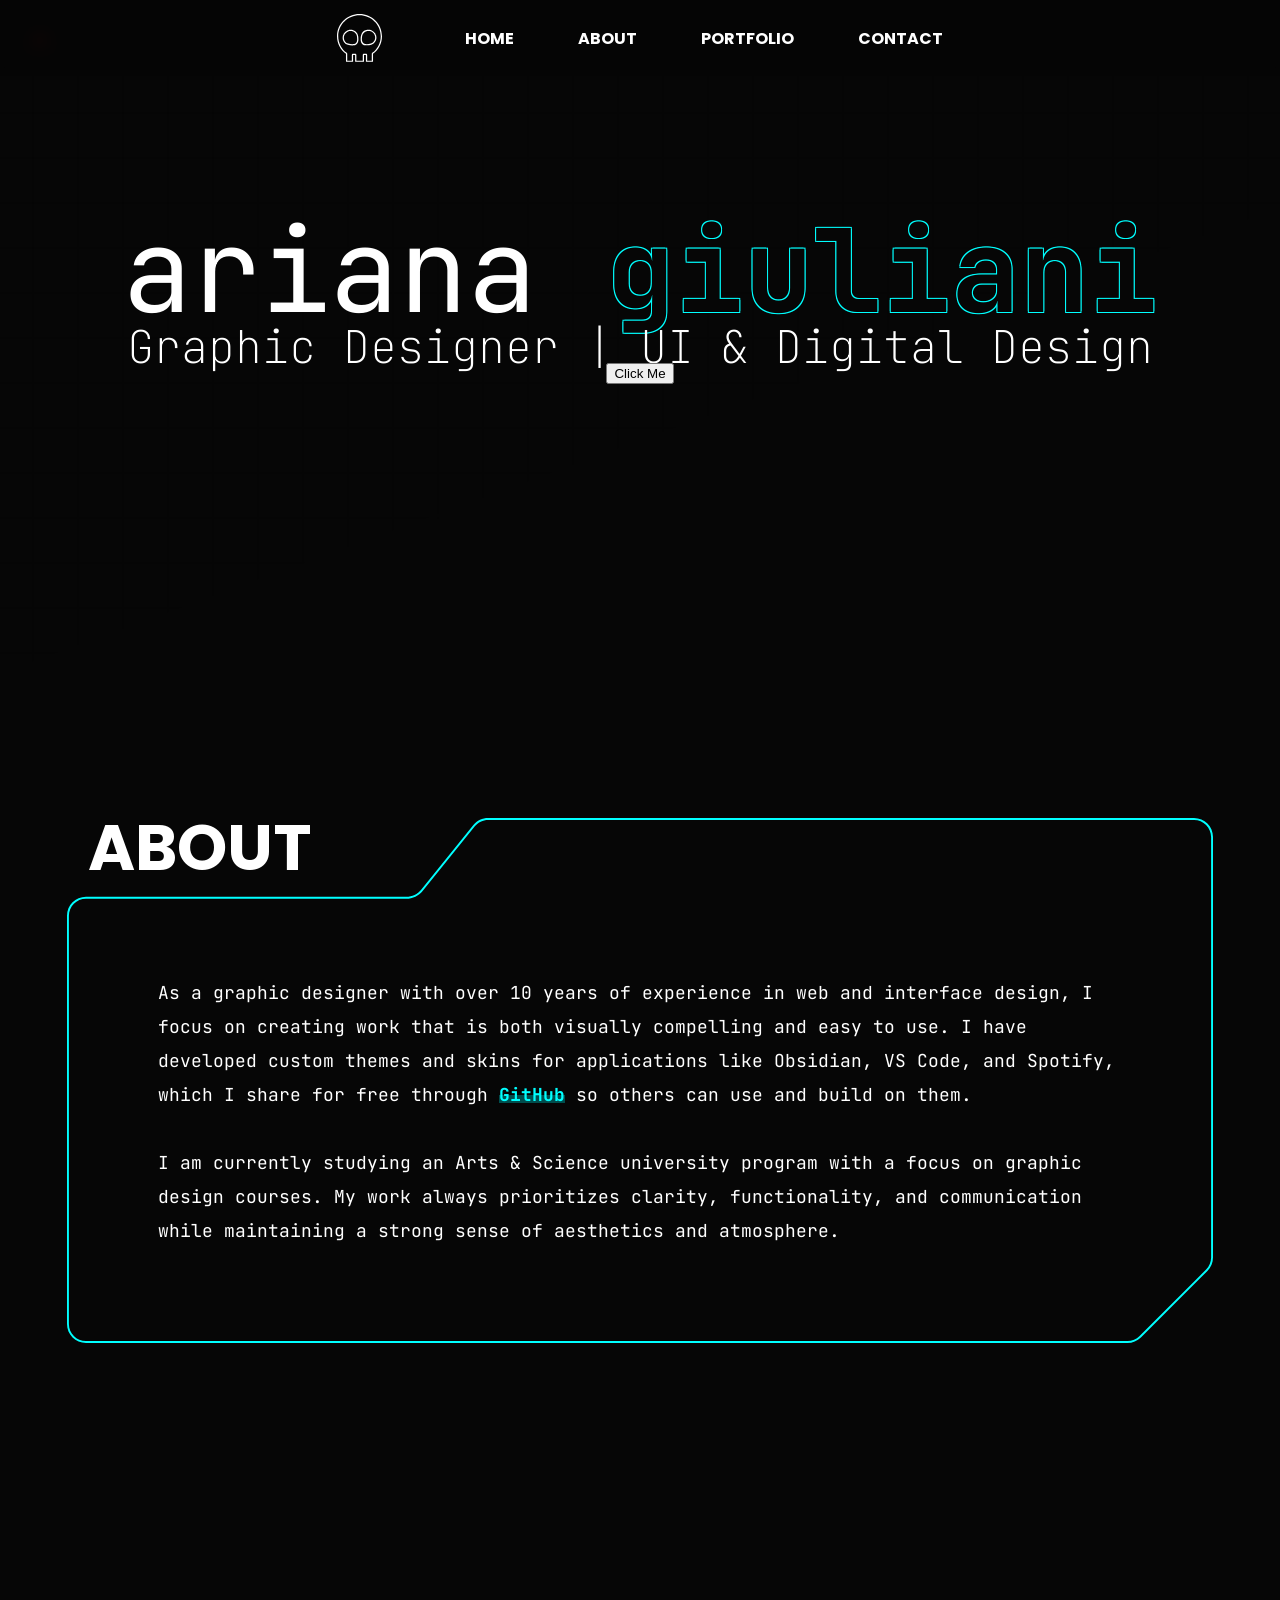
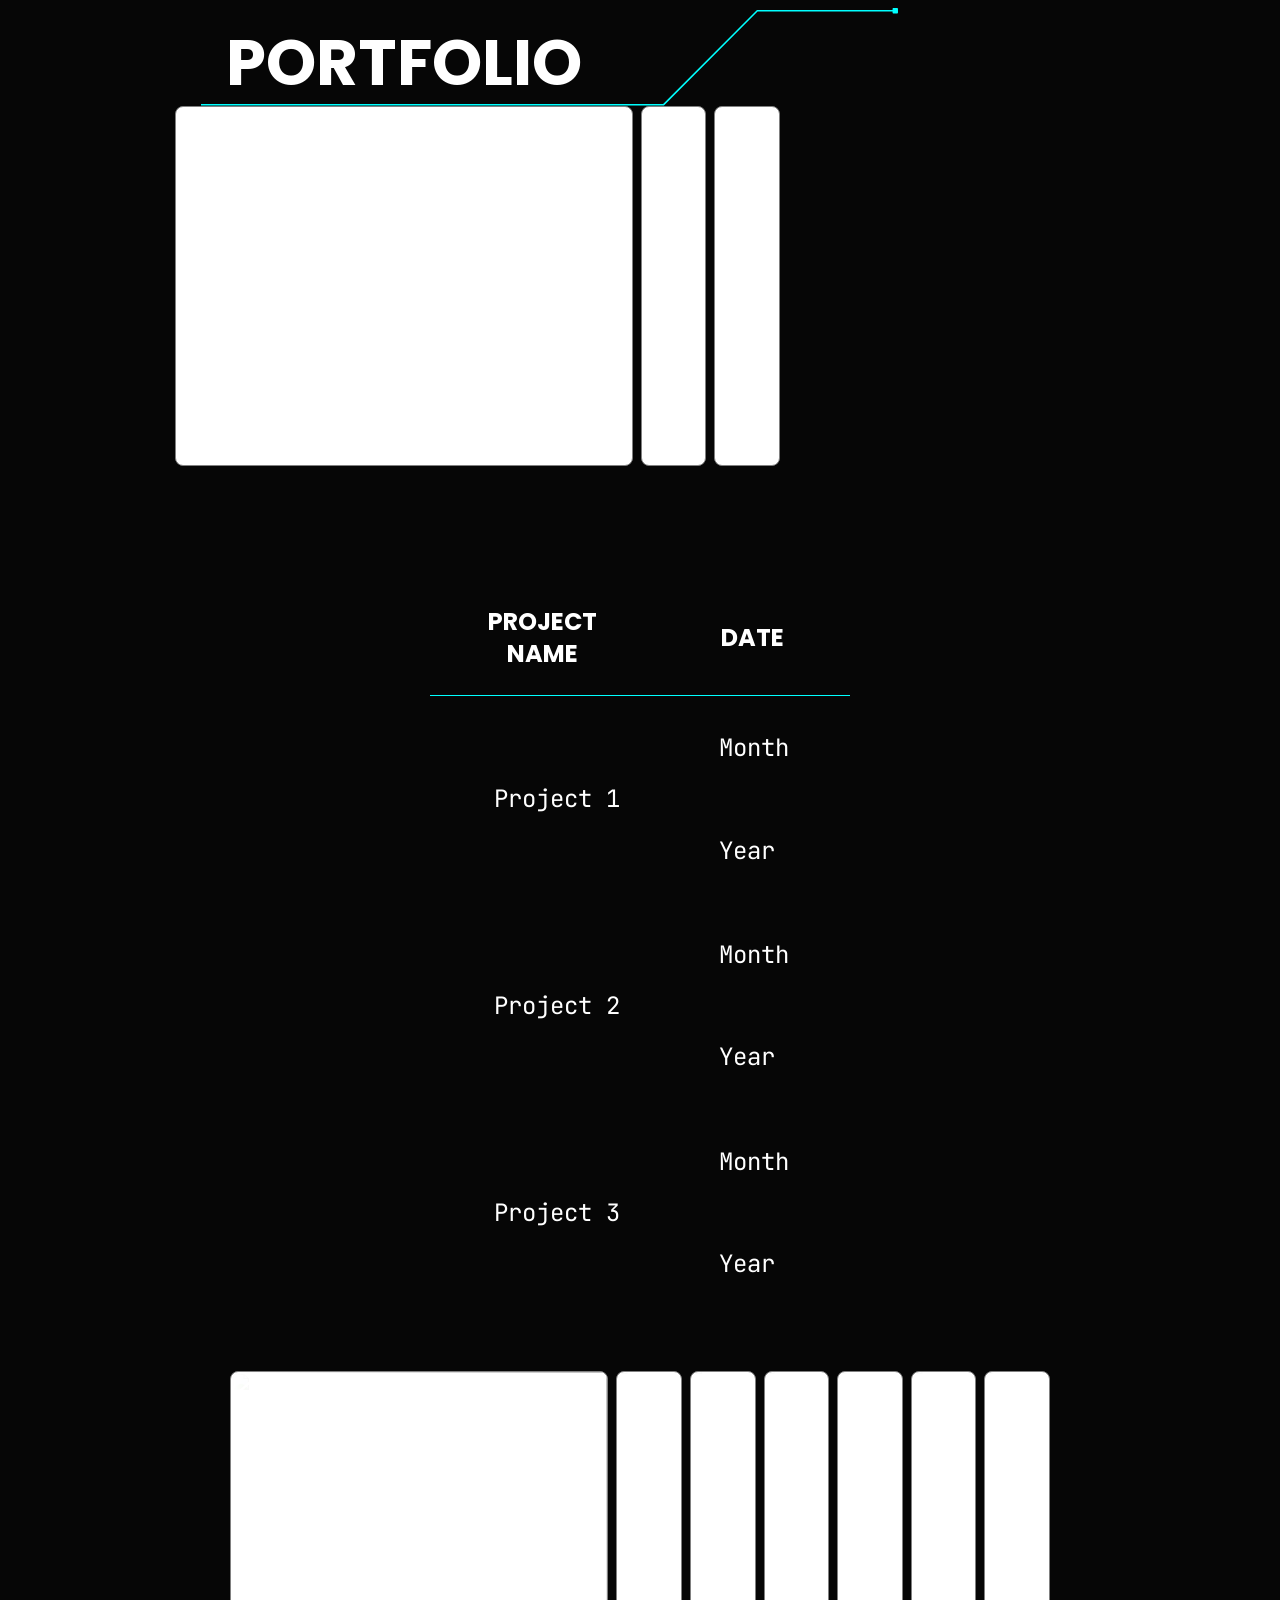
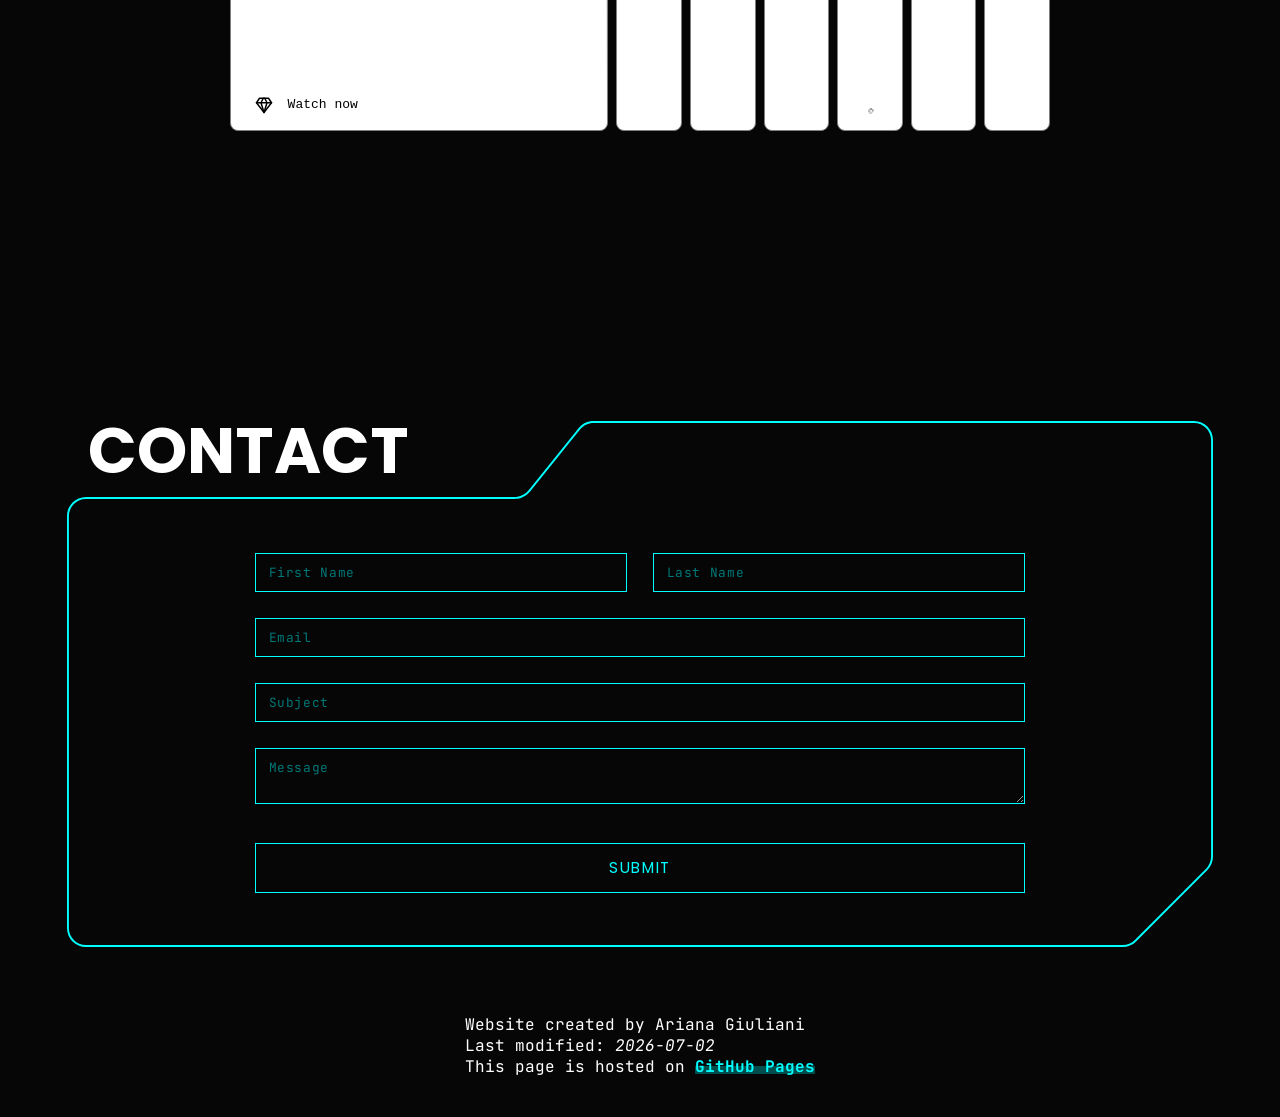
==== commit 895cc539: "moving test button down could not successfully test javascript, moved button down" ====
--- a/index.html
+++ b/index.html
@@ -148,10 +148,6 @@
 					var url = '/d2l/customization/pearsonlti/22538/Launch' + query;(target == '_blank') ? window.open( url, '_blank' ) : location.replace( url );}</script></head>
 
 <body>
-
-<!-- test button -->
-<button id="testButton">Click Me</button>
-<p id="message"></p>
 
 <!--================================================================
     NAVIGATION
@@ -186,6 +182,11 @@
 	<h1><span class="h1">ariana</span> <span class="h1-blue-outline">giuliani</span></h1>
 	<h3>Graphic Designer | UI & Digital Design</h3>
 </section>
+
+<!-- test button -->
+<button id="testButton">Click Me</button>
+<p id="message"></p>
+
 
 <!--================================================================
     ABOUT
